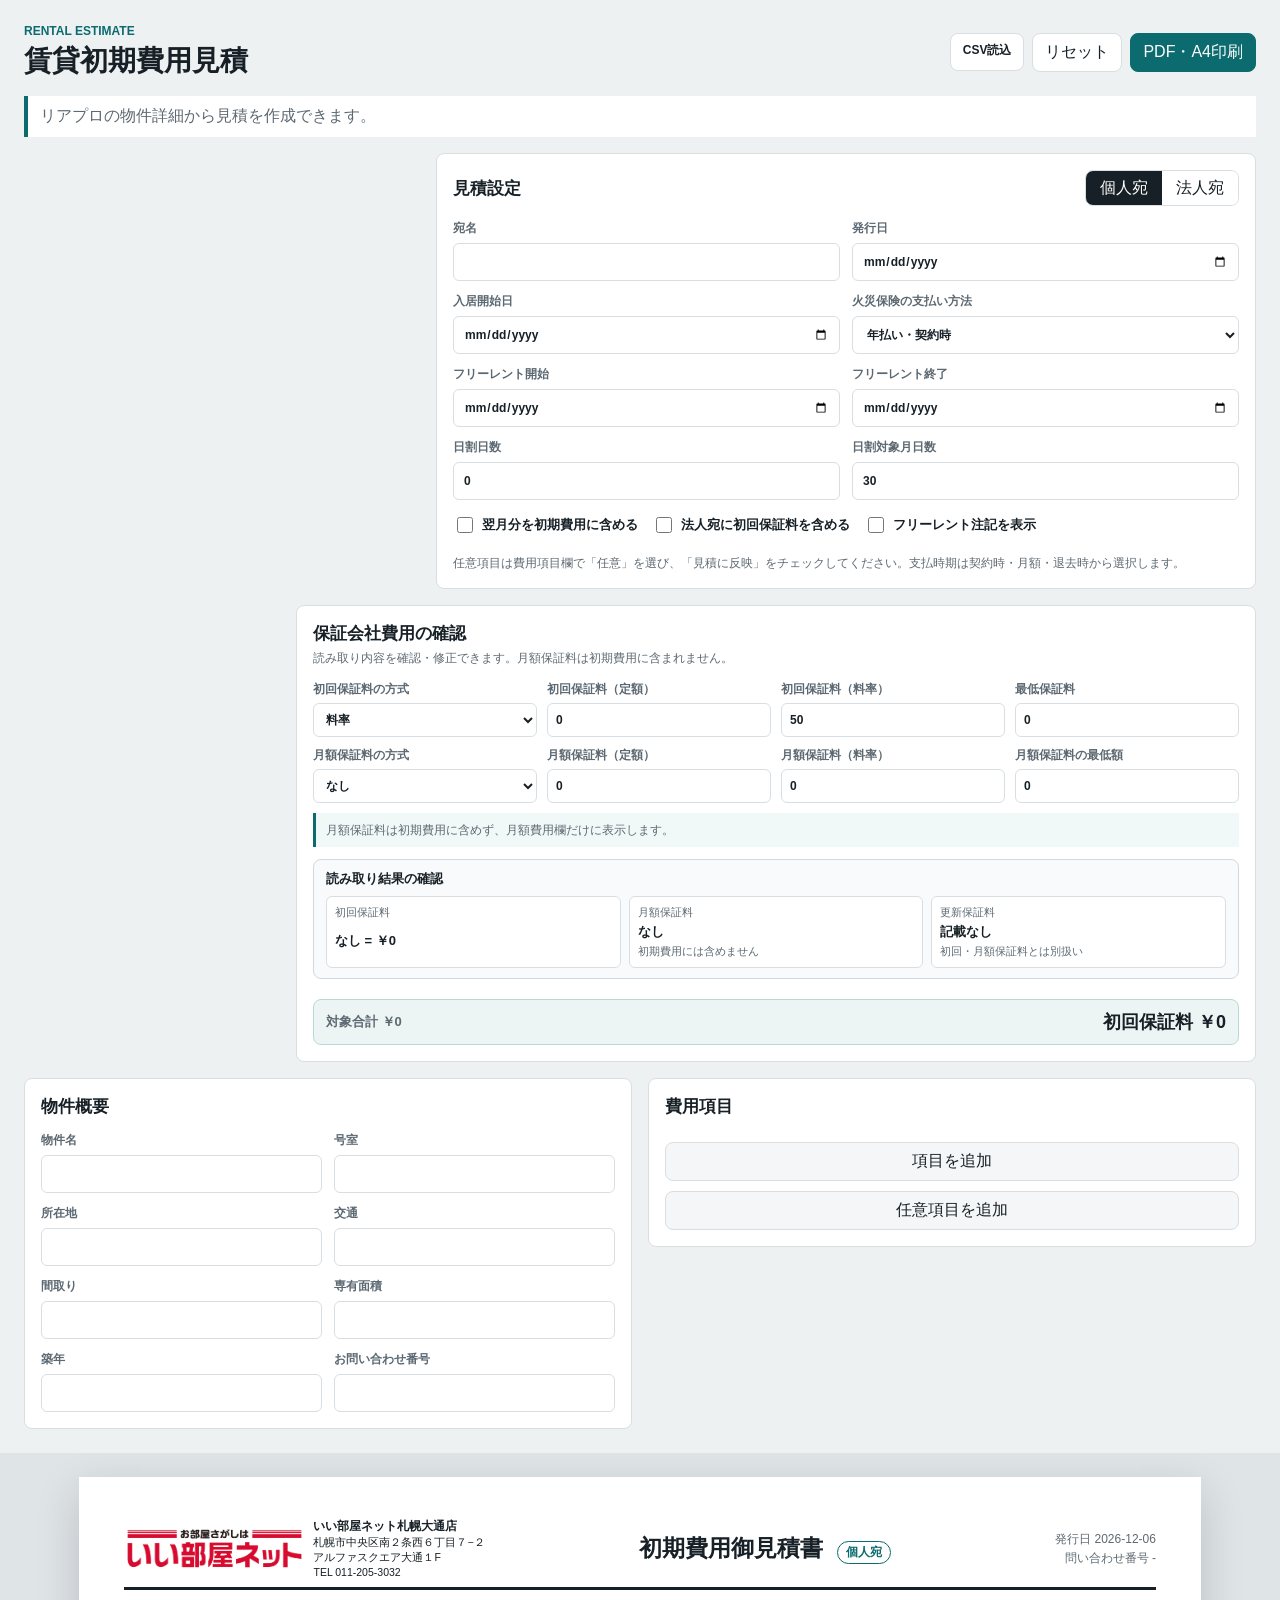
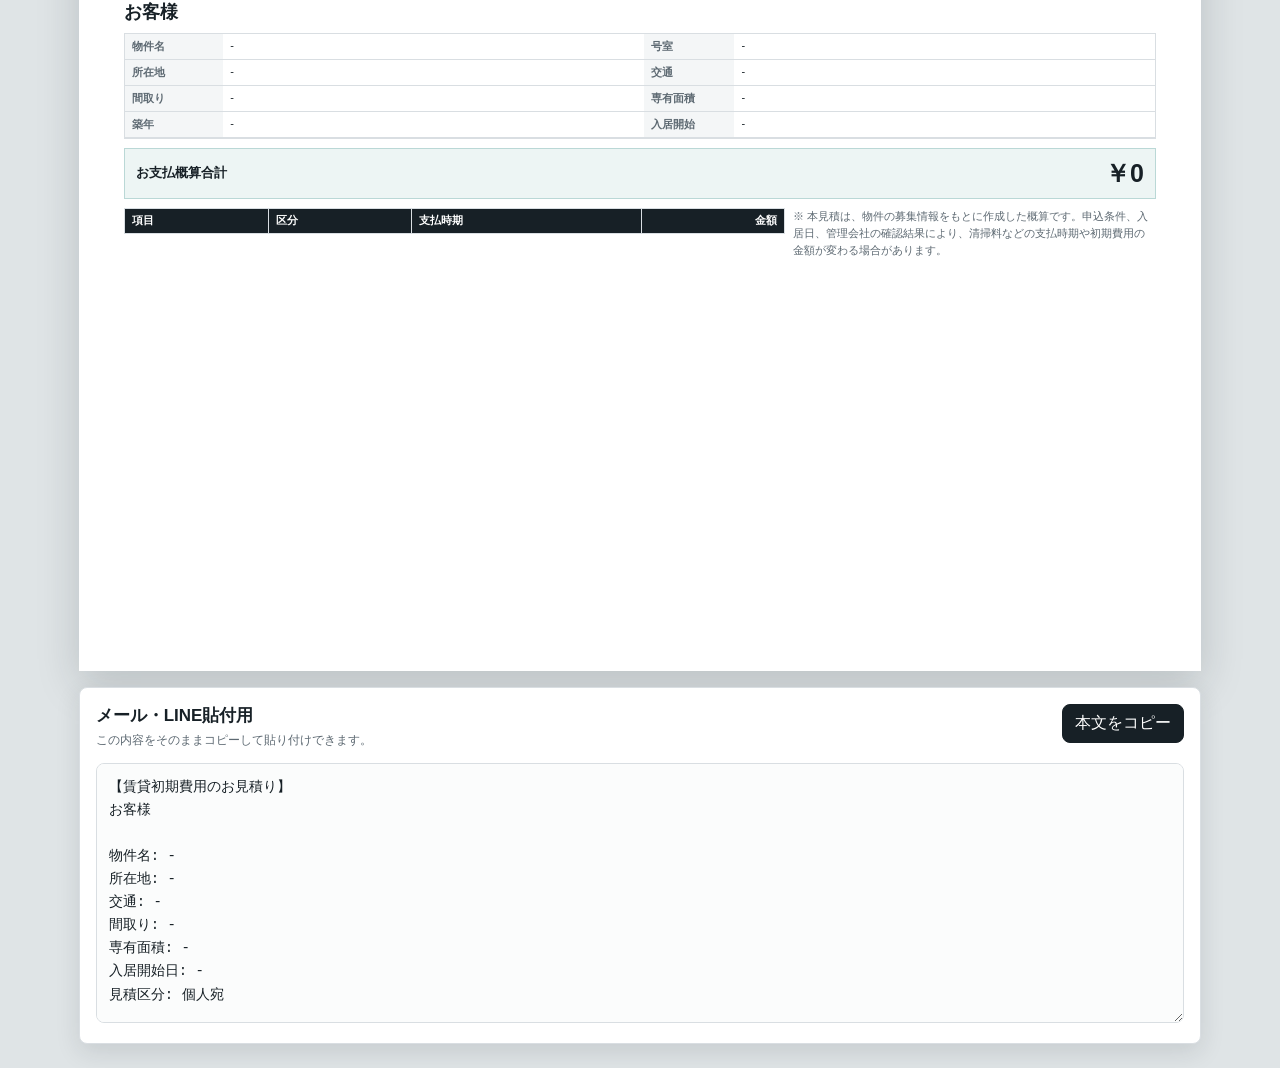
==== index.html @ 2487c7f9 "Correct guarantee fee calculation base" ====
<!doctype html>
<html lang="ja">
  <head>
    <meta charset="utf-8" />
    <meta name="viewport" content="width=device-width, initial-scale=1" />
    <title>賃貸初期費用見積</title>
    <meta name="theme-color" content="#0b6b6f" />
    <link rel="manifest" href="manifest.json" />
    <link rel="icon" href="icon.svg" type="image/svg+xml" />
    <link rel="stylesheet" href="styles.css?v=20260919-1" />
  </head>
  <body>
    <main class="app">
      <section class="workspace">
        <header class="topbar">
          <div>
            <p class="eyebrow">Rental Estimate</p>
            <h1>賃貸初期費用見積</h1>
          </div>
          <div class="actions">
            <label class="upload" hidden>
              <input id="pdfInput" type="file" accept="application/pdf" />
              PDF読込
            </label>
            <label class="upload">
              <input id="csvInput" type="file" accept=".csv,text/csv" />
              CSV読込
            </label>
            <button id="sampleButton" type="button" hidden>添付PDFの内容</button>
            <button id="resetButton" type="button">リセット</button>
            <button id="printButton" type="button">PDF・A4印刷</button>
          </div>
        </header>

        <section id="extensionUpdatePanel" class="extension-update-panel" hidden aria-live="polite">
          <div class="extension-update-copy">
            <strong>拡張機能の更新があります</strong>
            <p id="extensionUpdateMessage">最新版の拡張機能をダウンロードしてください。</p>
            <small id="extensionUpdateVersions"></small>
          </div>
          <div class="extension-update-actions">
            <a id="windowsUpdateDownload" class="download-button primary" href="リアプロ拡張機能_Windows更新セット.zip" download="リアプロ拡張機能_Windows更新セット.zip">Windows版をダウンロード</a>
            <a id="macUpdateDownload" class="download-button" href="リアプロ拡張機能_Mac更新セット.zip" download="リアプロ拡張機能_Mac更新セット.zip">Mac版をダウンロード</a>
            <button id="dismissExtensionUpdate" class="plain" type="button" aria-label="更新通知を閉じる">あとで</button>
          </div>
          <p class="extension-update-help">Windowsではダウンロードフォルダに保存されます。ZIPを展開して更新ファイルを実行し、Chromeの拡張機能画面で「再読み込み」を押してください。</p>
        </section>

        <div id="status" class="status">リアプロの物件詳細から見積を作成できます。</div>

        <section id="csvPanel" class="panel csv-panel" hidden>
          <div class="section-title">
            <h2>CSV補強データ</h2>
            <button id="applyCsvButton" type="button">選択したCSV備考で補強</button>
          </div>
          <div class="csv-controls">
            <label>物件検索<input id="csvSearch" placeholder="PDFと照合する物件名・号室で検索" /></label>
            <label>CSV内の物件<select id="csvSelect"></select></label>
          </div>
          <div id="csvPreview" class="csv-preview"></div>
        </section>

        <section class="panel review-panel">
          <div class="section-title">
            <h2>見積設定</h2>
            <div class="segment" role="tablist" aria-label="宛先区分">
              <button class="active" data-estimate-type="personal" type="button">個人宛</button>
              <button data-estimate-type="corporate" type="button">法人宛</button>
            </div>
          </div>

          <div class="form-grid">
            <label>宛名<input id="recipientName" value="お客様" /></label>
            <label>発行日<input id="issueDate" type="date" /></label>
            <label>入居開始日<input id="moveInDate" type="date" /></label>
            <label>火災保険の支払い方法
              <select id="insurancePaymentMode">
                <option value="annual">年払い・契約時</option>
                <option value="monthly">月払い</option>
              </select>
            </label>
            <label>フリーレント開始<input id="freeRentStart" type="date" /></label>
            <label>フリーレント終了<input id="freeRentEnd" type="date" /></label>
            <label>日割日数<input id="prorateDays" type="number" min="0" max="31" value="0" /></label>
            <label>日割対象月日数<input id="monthDays" type="number" min="28" max="31" value="30" /></label>
          </div>

          <div class="checks">
            <label><input id="includeNextMonth" type="checkbox" /> 翌月分を初期費用に含める</label>
            <label><input id="includeCorporateGuarantee" type="checkbox" /> 法人宛に初回保証料を含める</label>
            <label><input id="includeFreeRentNote" type="checkbox" checked /> フリーレント注記を表示</label>
            <p class="section-help">任意項目は費用項目欄で「任意」を選び、「見積に反映」をチェックしてください。支払時期は契約時・月額・退去時から選択します。</p>
          </div>
        </section>

        <section class="panel phase2-panel">
          <div class="section-title">
            <div>
              <h2>保証会社費用の確認</h2>
              <p class="section-help">読み取り内容を確認・修正できます。月額保証料は初期費用に含まれません。</p>
            </div>
          </div>
          <div id="guaranteePlanChooser" class="guarantee-plan-chooser" hidden>
            <label>利用する保証会社・プラン
              <select id="guaranteePlanSelect">
                <option value="">選択してください</option>
              </select>
            </label>
            <p>複数候補がある場合、選択するまで保証料は見積へ反映しません。</p>
          </div>
          <div class="guarantee-settings-grid">
            <label>初回保証料の方式
              <select id="guaranteeMode">
                <option value="percent">料率</option>
                <option value="fixed">定額</option>
                <option value="none">なし</option>
              </select>
            </label>
            <label>初回保証料（定額）<input id="guaranteeFixedAmount" type="number" min="0" step="1" value="0" /></label>
            <label>初回保証料（料率）<input id="guaranteeRate" type="number" min="0" step="0.1" value="50" /></label>
            <label>最低保証料<input id="guaranteeMinimum" type="number" min="0" step="1" value="0" /></label>
            <label>月額保証料の方式
              <select id="monthlyGuaranteeMode">
                <option value="percent">料率</option>
                <option value="fixed">定額</option>
                <option value="none">なし</option>
              </select>
            </label>
            <label>月額保証料（定額）<input id="monthlyGuaranteeFixed" type="number" min="0" step="1" value="0" /></label>
            <label>月額保証料（料率）<input id="monthlyGuaranteeRate" type="number" min="0" step="0.1" value="0" /></label>
            <label>月額保証料の最低額<input id="monthlyGuaranteeMinimum" type="number" min="0" step="1" value="0" /></label>
          </div>
          <div class="guarantee-note">月額保証料は初期費用に含めず、月額費用欄だけに表示します。</div>
          <div id="guaranteeTargets" class="target-list"></div>
        </section>

        <section class="two-col">
          <div class="panel">
            <div class="section-title"><h2>物件概要</h2></div>
            <div class="form-grid">
              <label>物件名<input id="propertyTitle" /></label>
              <label>号室<input id="room" /></label>
              <label>所在地<input id="address" /></label>
              <label>交通<input id="access" /></label>
              <label>間取り<input id="layout" /></label>
              <label>専有面積<input id="area" /></label>
              <label>築年<input id="built" /></label>
              <label>お問い合わせ番号<input id="inquiry" /></label>
            </div>
          </div>

          <div class="panel">
            <div class="section-title"><h2>費用項目</h2></div>
            <div id="timingNotice" class="timing-notice" hidden></div>
            <div id="feeEditor" class="fee-editor"></div>
            <button id="addFeeButton" class="plain" type="button">項目を追加</button>
            <button id="addOptionalFeeButton" class="plain" type="button">任意項目を追加</button>
          </div>
        </section>

        <section id="unknownRulesPanel" class="panel rules-panel phase2-panel" hidden>
          <div class="section-title">
            <div>
              <h2>未登録項目の確認</h2>
              <p class="section-help">リアプロから拾った未登録の費用項目です。分類を保存すると、このブラウザでは次回から同じ扱いになります。</p>
            </div>
            <div class="rule-actions">
              <button id="exportRulesButton" type="button">追加ルールを書き出し</button>
              <label class="upload small-upload">
                <input id="importRulesInput" type="file" accept="application/json,.json" />
                追加ルールを読み込み
              </label>
            </div>
          </div>
          <div id="unknownRulesList" class="unknown-rules-list"></div>
          <div id="savedRulesSummary" class="saved-rules-summary"></div>
        </section>
      </section>

      <aside class="preview-wrap">
        <div id="estimate" class="a4"></div>
        <section class="share-panel">
          <div class="section-title">
            <div>
              <h2>メール・LINE貼付用</h2>
              <p class="section-help">この内容をそのままコピーして貼り付けできます。</p>
            </div>
            <button id="copyTextButton" type="button">本文をコピー</button>
          </div>
          <textarea id="shareText" readonly aria-label="メール・LINE貼付用テキスト"></textarea>
        </section>
      </aside>
    </main>

    <script src="app.js?v=20260922-1"></script>
    <script src="app-patch.js?v=20260726-2"></script>
  </body>
</html>
---- styles.css ----
:root {
  --ink: #172026;
  --muted: #5d6972;
  --line: #d9dee2;
  --soft: #f4f6f7;
  --paper: #ffffff;
  --accent: #0b6b6f;
  --accent-2: #a8432f;
  --focus: #f3c969;
}

* {
  box-sizing: border-box;
}

[hidden] {
  display: none !important;
}

body {
  margin: 0;
  color: var(--ink);
  background: #eef1f2;
  font-family: -apple-system, BlinkMacSystemFont, "Segoe UI", sans-serif;
}

button,
input,
select {
  font: inherit;
}

.app {
  display: block;
  min-height: 100vh;
}

.workspace {
  padding: 24px;
  max-width: 1280px;
  margin: 0 auto;
}

.topbar,
.section-title,
.actions,
.checks,
.estimate-head,
.estimate-total {
  display: flex;
  align-items: center;
}

.topbar {
  justify-content: space-between;
  gap: 16px;
  margin-bottom: 16px;
}

.eyebrow {
  margin: 0 0 4px;
  color: var(--accent);
  font-size: 12px;
  font-weight: 700;
  letter-spacing: 0;
  text-transform: uppercase;
}

h1,
h2,
p {
  margin: 0;
}

h1 {
  font-size: 28px;
}

h2 {
  font-size: 17px;
}

.actions {
  gap: 8px;
  flex-wrap: wrap;
  justify-content: flex-end;
}

button,
.upload {
  min-height: 38px;
  border: 1px solid var(--line);
  border-radius: 8px;
  background: var(--paper);
  color: var(--ink);
  padding: 8px 12px;
  cursor: pointer;
}

button:hover,
.upload:hover {
  border-color: var(--accent);
}

.upload input {
  display: none;
}

#printButton {
  background: var(--accent);
  border-color: var(--accent);
  color: #fff;
}

.status {
  min-height: 38px;
  margin-bottom: 16px;
  border-left: 4px solid var(--accent);
  background: #fff;
  padding: 10px 12px;
  color: var(--muted);
}

.extension-update-panel {
  display: grid;
  grid-template-columns: minmax(0, 1fr) auto;
  gap: 10px 16px;
  align-items: center;
  margin-bottom: 16px;
  border: 1px solid #d69b2d;
  border-left: 5px solid #c98218;
  border-radius: 8px;
  background: #fff8e5;
  padding: 14px 16px;
  color: #53390e;
}

.extension-update-panel[hidden] {
  display: none;
}

.extension-update-copy {
  display: grid;
  gap: 4px;
  min-width: 0;
}

.extension-update-copy strong {
  font-size: 16px;
}

.extension-update-copy p,
.extension-update-copy small,
.extension-update-help {
  line-height: 1.5;
}

.extension-update-copy p {
  font-size: 13px;
}

.extension-update-copy small {
  color: #725522;
  font-size: 12px;
}

.extension-update-actions {
  display: flex;
  flex-wrap: wrap;
  gap: 8px;
  justify-content: flex-end;
}

.download-button {
  display: inline-flex;
  align-items: center;
  justify-content: center;
  min-height: 38px;
  border: 1px solid #c98b22;
  border-radius: 8px;
  background: #fff;
  padding: 8px 12px;
  color: #53390e;
  font-size: 13px;
  font-weight: 800;
  text-decoration: none;
}

.download-button.primary {
  border-color: #0b6b6f;
  background: #0b6b6f;
  color: #fff;
}

.extension-update-help {
  grid-column: 1 / -1;
  margin: 0;
  color: #725522;
  font-size: 12px;
}

.panel {
  background: var(--paper);
  border: 1px solid var(--line);
  border-radius: 8px;
  padding: 16px;
  margin-bottom: 16px;
}

.review-panel {
  width: min(100%, 820px);
  margin-left: auto;
}

.phase2-panel {
  width: min(100%, 960px);
  margin-left: auto;
}

.guarantee-plan-chooser {
  display: grid;
  grid-template-columns: minmax(260px, 1fr) minmax(220px, 1fr);
  gap: 12px;
  align-items: end;
  margin: 12px 0;
  padding: 12px;
  border: 1px solid var(--line);
  border-left: 4px solid var(--accent);
  border-radius: 6px;
  background: #f1f8f8;
}

.guarantee-plan-chooser[hidden] {
  display: none;
}

.guarantee-plan-chooser.needs-selection {
  border-color: #d69b2d;
  border-left-color: #c98218;
  background: #fff8e5;
}

.guarantee-plan-chooser label {
  display: grid;
  gap: 5px;
  color: var(--ink);
  font-size: 13px;
  font-weight: 800;
}

.guarantee-plan-chooser select {
  min-height: 38px;
  border: 1px solid var(--line);
  border-radius: 6px;
  padding: 7px 9px;
  background: #fff;
}

.guarantee-plan-chooser p {
  margin: 0;
  color: var(--muted);
  font-size: 12px;
  line-height: 1.5;
}

.guarantee-settings-grid {
  display: grid;
  grid-template-columns: repeat(4, minmax(0, 1fr));
  gap: 10px;
  margin-top: 12px;
}

.guarantee-settings-grid label {
  display: grid;
  gap: 5px;
  color: var(--muted);
  font-size: 12px;
  font-weight: 700;
}

.guarantee-settings-grid input,
.guarantee-settings-grid select {
  min-width: 0;
  min-height: 34px;
  border: 1px solid var(--line);
  border-radius: 6px;
  padding: 6px 8px;
  color: var(--ink);
  background: #fff;
}

.guarantee-note,
.optional-monthly-note {
  margin-top: 10px;
  padding: 8px 10px;
  border-left: 3px solid var(--accent);
  background: #f1f8f8;
  color: var(--muted);
  font-size: 12px;
  line-height: 1.5;
}

.guarantee-review {
  display: grid;
  gap: 8px;
  margin: 12px 0;
  padding: 10px 12px;
  border: 1px solid #cfd9e2;
  border-radius: 8px;
  background: #f8fafc;
}

.guarantee-review-title {
  color: var(--ink);
  font-size: 13px;
  font-weight: 800;
}

.guarantee-review-grid {
  display: grid;
  grid-template-columns: repeat(3, minmax(0, 1fr));
  gap: 8px;
}

.guarantee-review-grid > div {
  display: grid;
  gap: 3px;
  min-width: 0;
  padding: 8px;
  border: 1px solid var(--line);
  border-radius: 6px;
  background: #fff;
}

.guarantee-review-grid span,
.guarantee-review-grid small {
  color: var(--muted);
  font-size: 11px;
}

.guarantee-review-grid strong {
  color: var(--ink);
  font-size: 13px;
  overflow-wrap: anywhere;
}

.guarantee-review-warnings {
  padding: 8px 10px;
  border-left: 3px solid #c98218;
  background: #fff8e5;
  color: #6f4b12;
  font-size: 12px;
  line-height: 1.5;
}

.guarantee-source {
  color: var(--muted);
  font-size: 11px;
}

.guarantee-source summary {
  cursor: pointer;
  color: var(--accent);
  font-weight: 700;
}

.guarantee-source div {
  margin-top: 6px;
  padding: 8px;
  border: 1px solid var(--line);
  background: #fff;
  line-height: 1.5;
  white-space: pre-wrap;
  overflow-wrap: anywhere;
}

.section-title {
  justify-content: space-between;
  gap: 12px;
  margin-bottom: 14px;
}

.section-help {
  margin-top: 4px;
  color: var(--muted);
  font-size: 12px;
  line-height: 1.5;
}

.rule-actions {
  display: flex;
  flex-wrap: wrap;
  gap: 8px;
  justify-content: flex-end;
}

.small-upload {
  min-height: 34px;
  padding: 6px 10px;
  font-size: 13px;
}

.rules-panel {
  border-color: #c9d8d6;
}

.unknown-rules-list {
  display: grid;
  gap: 10px;
}

.unknown-rule-row {
  display: grid;
  grid-template-columns: minmax(180px, 1fr) minmax(150px, 0.8fr) minmax(120px, 0.6fr) auto;
  gap: 10px;
  align-items: end;
  border: 1px solid var(--line);
  border-radius: 8px;
  padding: 10px;
}

.unknown-rule-main {
  display: grid;
  gap: 4px;
}

.unknown-rule-main strong {
  font-size: 14px;
}

.unknown-rule-main span,
.saved-rules-summary {
  color: var(--muted);
  font-size: 12px;
  line-height: 1.5;
}

.unknown-rule-buttons {
  display: flex;
  gap: 6px;
}

.unknown-rule-buttons button {
  min-height: 34px;
  padding: 6px 10px;
  white-space: nowrap;
}

.saved-rules-summary {
  display: flex;
  flex-wrap: wrap;
  gap: 6px;
  margin-top: 10px;
}

.saved-rules-summary span {
  border: 1px solid var(--line);
  border-radius: 999px;
  padding: 2px 8px;
  background: var(--soft);
}

.segment {
  display: grid;
  grid-template-columns: 1fr 1fr;
  border: 1px solid var(--line);
  border-radius: 8px;
  overflow: hidden;
}

.segment button {
  min-height: 34px;
  border: 0;
  border-radius: 0;
  padding: 6px 14px;
}

.segment button.active {
  background: var(--ink);
  color: #fff;
}

.form-grid {
  display: grid;
  grid-template-columns: repeat(2, minmax(0, 1fr));
  gap: 12px;
}

label {
  display: grid;
  gap: 6px;
  color: var(--muted);
  font-size: 12px;
  font-weight: 700;
}

input {
  width: 100%;
  min-height: 38px;
  border: 1px solid var(--line);
  border-radius: 6px;
  padding: 8px 10px;
  color: var(--ink);
  background: #fff;
}

select {
  width: 100%;
  min-height: 38px;
  border: 1px solid var(--line);
  border-radius: 6px;
  padding: 8px 10px;
  color: var(--ink);
  background: #fff;
}

input:focus {
  border-color: var(--accent);
  outline: 3px solid color-mix(in srgb, var(--focus), transparent 55%);
}

input.input-warning {
  border-color: #d43f3a;
  background: #fff5f5;
}

select:focus {
  border-color: var(--accent);
  outline: 3px solid color-mix(in srgb, var(--focus), transparent 55%);
}

.checks {
  gap: 14px;
  flex-wrap: wrap;
  margin-top: 14px;
}

.checks label {
  display: flex;
  align-items: center;
  gap: 6px;
  color: var(--ink);
  font-size: 13px;
  font-weight: 600;
}

.checks input {
  width: 16px;
  min-height: 16px;
}

.rate-field {
  grid-template-columns: auto 96px;
  align-items: center;
  color: var(--ink);
}

.rate-field input {
  min-height: 34px;
}

.csv-controls {
  display: grid;
  grid-template-columns: minmax(220px, 0.65fr) minmax(320px, 1fr);
  gap: 12px;
}

.csv-preview {
  margin-top: 12px;
  border: 1px solid var(--line);
  border-radius: 8px;
  background: var(--soft);
  padding: 10px 12px;
  color: var(--muted);
  font-size: 13px;
  line-height: 1.6;
}

.target-list {
  display: grid;
  gap: 8px;
}

.target-summary,
.target-row {
  display: grid;
  grid-template-columns: 1fr auto;
  align-items: center;
  gap: 12px;
}

.target-summary {
  border: 1px solid #bad8d6;
  background: #edf5f4;
  padding: 10px 12px;
  border-radius: 8px;
}

.target-summary span {
  color: var(--muted);
  font-size: 13px;
  font-weight: 700;
}

.target-summary strong {
  font-size: 18px;
}

.target-row {
  grid-template-columns: 18px minmax(0, 1fr) auto;
  min-height: 38px;
  border: 1px solid var(--line);
  border-radius: 8px;
  padding: 8px 10px;
  color: var(--ink);
  font-size: 13px;
  font-weight: 600;
}

.target-row input {
  width: 16px;
  min-height: 16px;
}

.target-row strong {
  white-space: nowrap;
}

.two-col {
  display: grid;
  grid-template-columns: minmax(0, 1fr) minmax(0, 1fr);
  gap: 16px;
}

.two-col .panel {
  margin-bottom: 0;
}

.two-col > .panel:last-child {
  position: sticky;
  top: 16px;
  align-self: start;
}

.fee-editor {
  display: grid;
  gap: 8px;
}

.timing-notice {
  margin-bottom: 10px;
  border: 1px solid #e5bf5e;
  border-left: 4px solid #c98218;
  border-radius: 8px;
  background: #fff8e5;
  color: #6f4b12;
  padding: 10px 12px;
  font-size: 13px;
  font-weight: 700;
}

.fee-row {
  display: grid;
  grid-template-columns: minmax(120px, 1.2fr) 88px 94px 84px minmax(90px, auto) 34px;
  gap: 8px;
  align-items: end;
}

.optional-check {
  display: flex;
  align-items: center;
  gap: 4px;
  min-height: 34px;
  color: var(--muted);
  font-size: 11px;
  white-space: nowrap;
}

.fee-row input,
.fee-row select {
  min-height: 34px;
  border: 1px solid var(--line);
  border-radius: 6px;
  padding: 6px 8px;
}

.fee-row input[readonly] {
  background: var(--soft);
  color: var(--muted);
}

.fee-row.needs-timing input,
.fee-row.needs-timing select {
  border-color: #d69b2d;
  background: #fffaf0;
}

.fee-row button {
  min-height: 34px;
  padding: 4px 0;
}

.plain {
  width: 100%;
  margin-top: 10px;
  background: var(--soft);
}

.preview-wrap {
  position: static;
  height: auto;
  overflow: auto;
  padding: 24px;
  background: #dfe4e6;
}

.share-panel {
  width: 297mm;
  margin: 16px auto 0;
  border: 1px solid var(--line);
  border-radius: 8px;
  background: var(--paper);
  padding: 16px;
  box-shadow: 0 8px 24px rgba(23, 32, 38, 0.12);
}

.share-panel .section-title {
  align-items: flex-start;
}

#copyTextButton {
  background: var(--ink);
  border-color: var(--ink);
  color: #fff;
  white-space: nowrap;
}

#shareText {
  width: 100%;
  min-height: 260px;
  resize: vertical;
  border: 1px solid var(--line);
  border-radius: 8px;
  padding: 12px;
  color: var(--ink);
  background: #fbfcfc;
  font: 14px/1.65 ui-monospace, SFMono-Regular, Menlo, Consolas, "Liberation Mono", monospace;
}

.a4 {
  width: 297mm;
  min-height: 210mm;
  margin: 0 auto;
  background: var(--paper);
  box-shadow: 0 14px 40px rgba(23, 32, 38, 0.18);
  padding: 11mm 12mm;
}

.estimate-head {
  justify-content: space-between;
  gap: 16px;
  border-bottom: 3px solid var(--ink);
  padding-bottom: 8px;
}

.estimate-head h2 {
  flex: 1;
  text-align: center;
  font-size: 23px;
  white-space: nowrap;
}

.brand-block {
  display: grid;
  grid-template-columns: 48mm 1fr;
  align-items: center;
  gap: 8px;
  min-width: 108mm;
}

.store-logo {
  width: 48mm;
  height: auto;
  display: block;
}

.store-info {
  display: grid;
  gap: 2px;
  color: var(--ink);
  font-size: 10.5px;
  line-height: 1.25;
}

.store-info strong {
  font-size: 12px;
}

.meta {
  min-width: 42mm;
  text-align: right;
  color: var(--muted);
  font-size: 12px;
  line-height: 1.6;
}

.recipient {
  margin: 10px 0 9px;
  font-size: 18px;
  font-weight: 700;
}

.quote-kind {
  display: inline-block;
  margin-left: 8px;
  border: 1px solid var(--accent);
  color: var(--accent);
  border-radius: 999px;
  padding: 2px 8px;
  font-size: 12px;
}

.property-box {
  border: 1px solid var(--line);
  margin-bottom: 9px;
}

.property-box dl {
  display: grid;
  grid-template-columns: 26mm 1fr 24mm 1fr;
  margin: 0;
}

.property-box dt,
.property-box dd {
  border-bottom: 1px solid var(--line);
  padding: 5px 7px;
  font-size: 11px;
}

.property-box dt {
  background: var(--soft);
  color: var(--muted);
  font-weight: 700;
}

.property-box dd {
  margin: 0;
}

.estimate-total {
  justify-content: space-between;
  margin: 9px 0;
  padding: 8px 11px;
  background: #edf5f4;
  border: 1px solid #bad8d6;
}

.estimate-total span {
  font-size: 13px;
  font-weight: 700;
}

.estimate-total strong {
  font-size: 25px;
}

table {
  width: 100%;
  border-collapse: collapse;
  font-size: 10.5px;
}

.estimate-body {
  display: grid;
  grid-template-columns: minmax(0, 1.55fr) minmax(76mm, 0.85fr);
  gap: 8px;
  align-items: start;
}

.main-costs,
.side-costs {
  min-width: 0;
}

.split-costs {
  display: grid;
  grid-template-columns: repeat(2, minmax(0, 1fr));
  gap: 8px;
  align-items: start;
}

.split-notes {
  grid-column: 1 / -1;
}

th,
td {
  border: 1px solid var(--line);
  padding: 5px 7px;
}

th {
  background: var(--ink);
  color: #fff;
  text-align: left;
}

td.amount,
th.amount {
  text-align: right;
  white-space: nowrap;
}

.cost-group-row th,
.cost-group-row td {
  background: #eaf1f0;
  color: var(--ink);
  border-top: 2px solid var(--accent);
  font-weight: 700;
}

.cost-group-row th {
  font-size: 11px;
}

.cost-group-row .amount {
  font-size: 10px;
}

.moveout-row td {
  color: var(--muted);
  background: #fafafa;
}

.choice-row td {
  background: #fff8e5;
}

.summary-box {
  margin-top: 0;
  margin-bottom: 8px;
  border: 1px solid var(--line);
}

.summary-head {
  display: flex;
  justify-content: space-between;
  align-items: center;
  gap: 12px;
  background: #fafafa;
  border-bottom: 1px solid var(--line);
  padding: 7px 9px;
}

.summary-head span {
  color: var(--muted);
  font-size: 12px;
  font-weight: 700;
}

.summary-head strong {
  font-size: 17px;
}

.remarks-box .summary-head {
  background: #fff8e5;
}

.remark-list {
  display: grid;
  gap: 5px;
  margin: 0;
  padding: 8px 9px;
  list-style: none;
  color: var(--muted);
  font-size: 10.5px;
  line-height: 1.35;
}

.remark-list li {
  display: grid;
  grid-template-columns: minmax(0, 1fr) auto;
  gap: 2px 8px;
  border-bottom: 1px dotted var(--line);
  padding-bottom: 4px;
}

.remark-list li:last-child {
  border-bottom: 0;
  padding-bottom: 0;
}

.remark-list strong {
  color: var(--ink);
  white-space: nowrap;
}

.remark-list small {
  grid-column: 1 / -1;
  color: var(--muted);
}

.monthly-box table th {
  background: var(--accent);
}

.moveout-box table th {
  background: #6a737a;
}

.notes {
  margin-top: 0;
  color: var(--muted);
  font-size: 10.5px;
  line-height: 1.6;
}

.notes strong {
  color: var(--accent-2);
}

@media (max-width: 1180px) {
  .two-col {
    grid-template-columns: 1fr;
  }
}

@media (max-width: 760px) {
  .extension-update-panel {
    grid-template-columns: 1fr;
  }

  .extension-update-actions {
    justify-content: stretch;
  }

  .extension-update-actions > * {
    flex: 1 1 180px;
  }
  .workspace,
  .preview-wrap {
    padding: 14px;
  }

  .topbar,
  .section-title {
    align-items: flex-start;
    flex-direction: column;
  }

  .review-panel {
    width: 100%;
  }

  .two-col > .panel:last-child {
    position: static;
  }

  .guarantee-settings-grid {
    grid-template-columns: repeat(2, minmax(0, 1fr));
  }

  .guarantee-plan-chooser {
    grid-template-columns: 1fr;
  }

  .guarantee-review-grid {
    grid-template-columns: 1fr;
  }

  .fee-row {
    grid-template-columns: minmax(0, 1fr) minmax(0, 1fr);
  }

  .fee-row > * {
    min-width: 0;
  }

  .fee-row > input:first-child {
    grid-column: 1 / -1;
  }

  .fee-row input,
  .fee-row select {
    width: 100%;
  }

  .fee-row .optional-check {
    white-space: normal;
  }

  .fee-row .optional-check input {
    width: auto;
    min-height: auto;
    padding: 0;
  }

  .fee-row button {
    grid-column: 2;
    width: 34px;
    justify-self: end;
  }

  .form-grid {
    grid-template-columns: 1fr;
  }

  .csv-controls {
    grid-template-columns: 1fr;
  }

  .unknown-rule-row {
    grid-template-columns: 1fr;
  }

  .a4 {
    width: 100%;
    min-height: auto;
    padding: 20px;
  }

  .share-panel {
    width: 100%;
  }

  .estimate-body {
    grid-template-columns: 1fr;
  }

  .split-costs {
    grid-template-columns: 1fr;
  }

  .estimate-head {
    align-items: flex-start;
    flex-direction: column;
  }

  .estimate-head h2 {
    text-align: left;
  }

  .brand-block {
    grid-template-columns: 150px 1fr;
    min-width: 0;
  }

  .store-logo {
    width: 150px;
  }
}

@media print {
  @page {
    size: A4 landscape;
    margin: 0;
  }

  body {
    background: #fff;
  }

  .workspace {
    display: none;
  }

  .app {
    display: block;
  }

  .preview-wrap {
    display: block;
    height: auto;
    overflow: visible;
    padding: 0;
    background: #fff;
  }

  .share-panel {
    display: none;
  }

  .a4 {
    width: 297mm;
    min-height: 210mm;
    height: auto;
    overflow: visible;
    box-shadow: none;
    margin: 0;
    padding: 8mm 9mm;
    font-size: 10.5px;
  }

  .estimate-head {
    display: grid;
    grid-template-columns: 82mm minmax(0, 1fr) 34mm;
    align-items: center;
    gap: 9px;
    padding-bottom: 5px;
    border-bottom-width: 2px;
  }

  .estimate-head h2 {
    font-size: 21px;
    text-align: center;
  }

  .brand-block {
    grid-template-columns: 34mm 1fr;
    gap: 5px;
    min-width: 86mm;
  }

  .store-logo {
    width: 34mm;
  }

  .store-info {
    gap: 1px;
    font-size: 8.8px;
    line-height: 1.25;
  }

  .store-info strong {
    font-size: 10px;
  }

  .meta {
    min-width: 32mm;
    font-size: 9.8px;
    line-height: 1.45;
  }

  .recipient {
    margin: 6px 0;
    font-size: 15px;
  }

  .quote-kind {
    padding: 1px 5px;
    font-size: 9px;
  }

  .property-box {
    margin-bottom: 5px;
  }

  .property-box dl {
    grid-template-columns: 21mm 1fr 20mm 1fr;
  }

  .property-box dt,
  .property-box dd {
    padding: 3.5px 4.5px;
    font-size: 10.2px;
    line-height: 1.25;
  }

  .estimate-total {
    margin: 6px 0;
    padding: 5px 8px;
  }

  .estimate-total span {
    font-size: 11.5px;
  }

  .estimate-total strong {
    font-size: 22px;
  }

  .estimate-body {
    grid-template-columns: minmax(0, 1.62fr) minmax(67mm, 0.82fr);
    gap: 5px;
  }

  table {
    font-size: 10.4px;
    line-height: 1.28;
  }

  th,
  td {
    padding: 3.4px 4.5px;
  }

  .cost-group-row th,
  .cost-group-row td {
    padding: 3.4px 4.5px;
  }

  .summary-box {
    margin-bottom: 4px;
  }

  .summary-head {
    padding: 4px 6px;
  }

  .summary-head span {
    font-size: 9.5px;
  }

  .summary-head strong {
    font-size: 13px;
  }

  .notes {
    font-size: 9.4px;
    line-height: 1.38;
  }

  .notes p + p {
    margin-top: 2px;
  }

  .a4.compact-print {
    padding: 5mm 7mm;
  }

  .a4.compact-print .estimate-head {
    grid-template-columns: 76mm minmax(0, 1fr) 32mm;
    gap: 6px;
    padding-bottom: 3px;
  }

  .a4.compact-print .estimate-body {
    grid-template-columns: minmax(0, 2.2fr) minmax(62mm, 0.8fr);
  }

  .a4.compact-print .split-costs {
    grid-template-columns: repeat(2, minmax(0, 1fr));
    gap: 4px;
  }

  .a4.compact-print .estimate-head h2 {
    font-size: 18px;
  }

  .a4.compact-print .brand-block {
    grid-template-columns: 28mm 1fr;
    gap: 4px;
    min-width: 0;
  }

  .a4.compact-print .store-logo {
    width: 28mm;
  }

  .a4.compact-print .store-info {
    font-size: 8.2px;
    line-height: 1.18;
  }

  .a4.compact-print .store-info strong {
    font-size: 9.2px;
  }

  .a4.compact-print .meta {
    min-width: 0;
    font-size: 9px;
    line-height: 1.3;
  }

  .a4.compact-print .recipient {
    margin: 3px 0;
    font-size: 14px;
  }

  .a4.compact-print .property-box dt,
  .a4.compact-print .property-box dd {
    padding: 2.5px 3.5px;
    font-size: 9.2px;
  }

  .a4.compact-print .estimate-total {
    margin: 3px 0;
    padding: 3px 7px;
  }

  .a4.compact-print .estimate-total strong {
    font-size: 20px;
  }

  .a4.compact-print table {
    font-size: 9.6px;
    line-height: 1.22;
  }

  .a4.compact-print th,
  .a4.compact-print td {
    padding: 2.5px 3px;
  }

  .a4.compact-print .cost-group-row th,
  .a4.compact-print .cost-group-row td {
    padding: 2.5px 3px;
    font-size: 9.6px;
  }

  .a4.compact-print .notes {
    font-size: 8.8px;
    line-height: 1.32;
  }
}
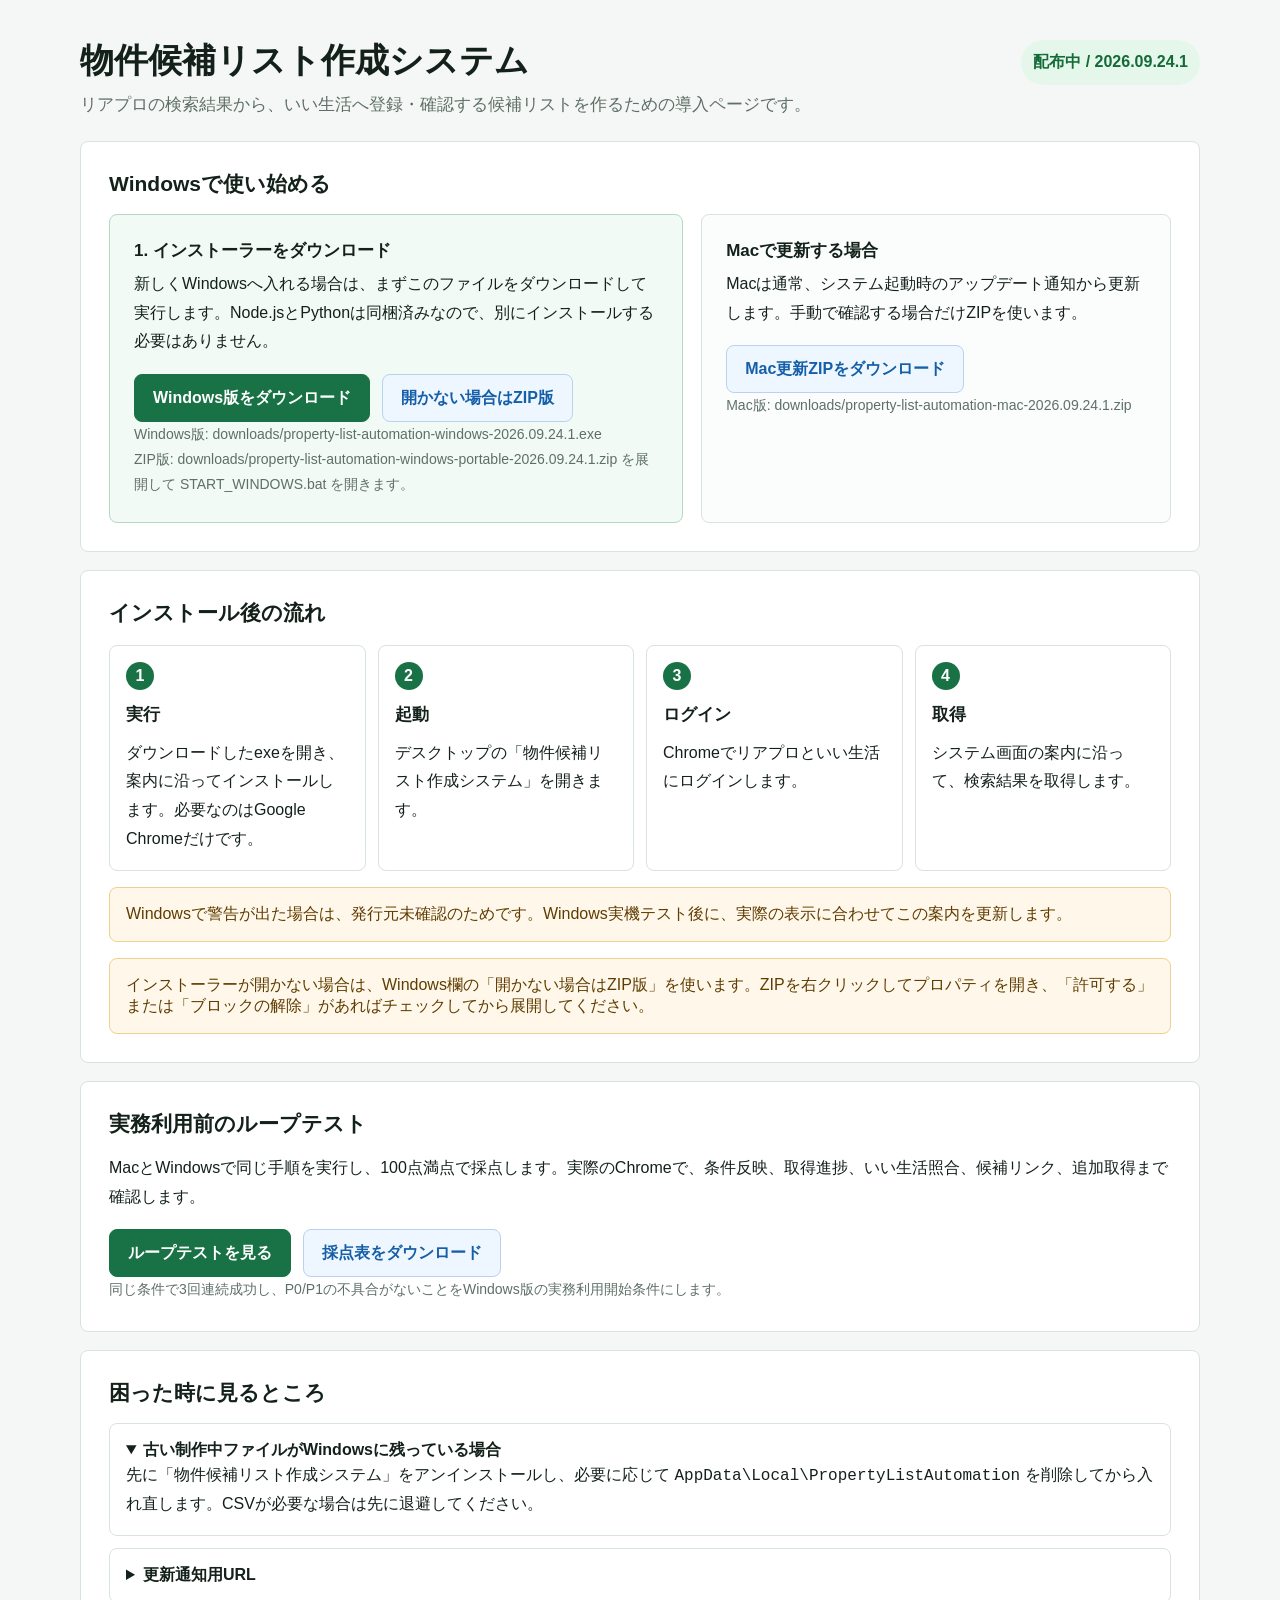
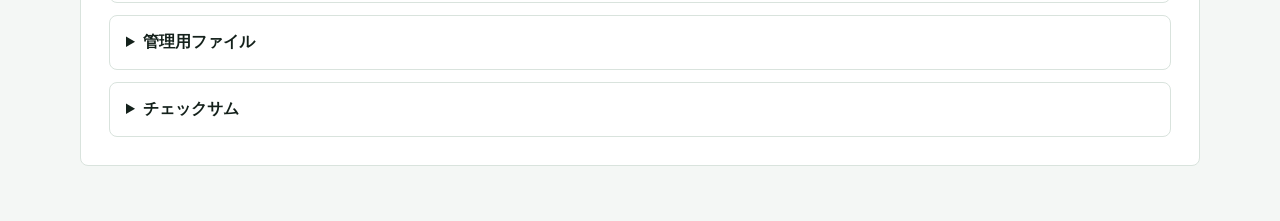
==== commit b889cef8: "Publish PropertyListAutomation 2026.09.24.1" ====
--- a/index.html
+++ b/index.html
@@ -1,198 +1,128 @@
 <!doctype html>
 <html lang="ja">
-  <head>
-    <meta charset="utf-8" />
-    <meta name="viewport" content="width=device-width, initial-scale=1" />
-    <title>賃貸初期費用見積</title>
-    <meta name="theme-color" content="#0b6b6f" />
-    <link rel="manifest" href="manifest.json" />
-    <link rel="icon" href="icon.svg" type="image/svg+xml" />
-    <link rel="stylesheet" href="styles.css?v=20260919-1" />
-  </head>
-  <body>
-    <main class="app">
-      <section class="workspace">
-        <header class="topbar">
-          <div>
-            <p class="eyebrow">Rental Estimate</p>
-            <h1>賃貸初期費用見積</h1>
+<head>
+  <meta charset="utf-8">
+  <meta name="viewport" content="width=device-width, initial-scale=1">
+  <title>物件候補リスト作成システム 配布ページ</title>
+  <style>
+    :root { color-scheme: light; --ink: #14211b; --muted: #5f6f67; --line: #d9e3dd; --green: #197245; --blue: #155ea8; --amber: #9b6200; --panel: #ffffff; --wash: #f4f7f5; }
+    * { box-sizing: border-box; }
+    body { margin: 0; font-family: -apple-system, BlinkMacSystemFont, "Segoe UI", sans-serif; color: var(--ink); background: var(--wash); }
+    main { width: min(1120px, calc(100% - 48px)); margin: 0 auto; padding: 40px 0 56px; }
+    header { display: grid; grid-template-columns: 1fr auto; gap: 24px; align-items: start; margin-bottom: 20px; }
+    section { background: var(--panel); border: 1px solid var(--line); border-radius: 8px; padding: 28px; margin-top: 18px; }
+    h1 { font-size: 34px; line-height: 1.18; margin: 0 0 10px; letter-spacing: 0; }
+    h2 { font-size: 21px; margin: 0 0 16px; letter-spacing: 0; }
+    h3 { font-size: 17px; margin: 0 0 8px; letter-spacing: 0; }
+    p, li { line-height: 1.8; }
+    p { margin: 0; }
+    .lead { color: var(--muted); font-size: 17px; }
+    .status { display: inline-flex; align-items: center; gap: 8px; padding: 8px 12px; border-radius: 999px; font-weight: 700; background: #e5f7eb; color: #146b38; white-space: nowrap; }
+    .download-grid { display: grid; grid-template-columns: minmax(0, 1.1fr) minmax(320px, .9fr); gap: 18px; align-items: stretch; }
+    .download-panel { border: 1px solid var(--line); border-radius: 8px; padding: 24px; background: #fbfdfc; }
+    .primary-panel { border-color: #b7d8c5; background: #f1faf5; }
+    .button-row { display: flex; gap: 12px; flex-wrap: wrap; margin-top: 18px; }
+    .button { display: inline-flex; align-items: center; justify-content: center; min-height: 48px; padding: 12px 18px; border-radius: 8px; border: 1px solid currentColor; text-decoration: none; font-weight: 800; line-height: 1.3; }
+    .button.primary { background: var(--green); border-color: var(--green); color: #fff; }
+    .button.secondary { color: var(--blue); background: #eef6ff; border-color: #b8d2ef; }
+    .steps { display: grid; grid-template-columns: repeat(4, minmax(0, 1fr)); gap: 12px; margin: 18px 0 0; padding: 0; list-style: none; }
+    .steps li { border: 1px solid var(--line); border-radius: 8px; padding: 16px; background: #fff; min-height: 128px; }
+    .step-no { display: inline-flex; width: 28px; height: 28px; align-items: center; justify-content: center; border-radius: 50%; background: var(--green); color: #fff; font-weight: 800; margin-bottom: 10px; }
+    .note-box { border: 1px solid #f0cf91; background: #fff8ea; color: #5f3c00; border-radius: 8px; padding: 16px; margin-top: 16px; }
+    .small { color: var(--muted); font-size: 14px; }
+    details { border: 1px solid var(--line); border-radius: 8px; padding: 16px; background: #fff; }
+    details + details { margin-top: 12px; }
+    summary { cursor: pointer; font-weight: 800; }
+    code { font-family: ui-monospace, SFMono-Regular, Menlo, Consolas, monospace; word-break: break-all; }
+    table { width: 100%; border-collapse: collapse; }
+    td { border-top: 1px solid #e3ebe6; padding: 10px 8px; vertical-align: top; }
+    a { color: var(--blue); font-weight: 700; }
+    @media (max-width: 860px) {
+      main { width: min(100% - 28px, 1120px); padding-top: 24px; }
+      header, .download-grid, .steps { grid-template-columns: 1fr; }
+      h1 { font-size: 28px; }
+    }
+  </style>
+</head>
+<body>
+  <main>
+    <header>
+      <div>
+        <h1>物件候補リスト作成システム</h1>
+        <p class="lead">リアプロの検索結果から、いい生活へ登録・確認する候補リストを作るための導入ページです。</p>
+      </div>
+      <p class="status">配布中 / 2026.09.24.1</p>
+    </header>
+
+    <section>
+      <h2>Windowsで使い始める</h2>
+      <div class="download-grid">
+        <div class="download-panel primary-panel">
+          <h3>1. インストーラーをダウンロード</h3>
+          <p>新しくWindowsへ入れる場合は、まずこのファイルをダウンロードして実行します。Node.jsとPythonは同梱済みなので、別にインストールする必要はありません。</p>
+          <div class="button-row">
+            <a class="button primary" href="https://example.com/downloads/property-list-automation-windows-2026.09.24.1.exe">Windows版をダウンロード</a>
+            <a class="button secondary" href="https://example.com/downloads/property-list-automation-windows-portable-2026.09.24.1.zip">開かない場合はZIP版</a>
           </div>
-          <div class="actions">
-            <label class="upload" hidden>
-              <input id="pdfInput" type="file" accept="application/pdf" />
-              PDF読込
-            </label>
-            <label class="upload">
-              <input id="csvInput" type="file" accept=".csv,text/csv" />
-              CSV読込
-            </label>
-            <button id="sampleButton" type="button" hidden>添付PDFの内容</button>
-            <button id="resetButton" type="button">リセット</button>
-            <button id="printButton" type="button">PDF・A4印刷</button>
+          <p class="small">Windows版: downloads/property-list-automation-windows-2026.09.24.1.exe</p>
+          <p class="small">ZIP版: downloads/property-list-automation-windows-portable-2026.09.24.1.zip を展開して START_WINDOWS.bat を開きます。</p>
+        </div>
+        <div class="download-panel">
+          <h3>Macで更新する場合</h3>
+          <p>Macは通常、システム起動時のアップデート通知から更新します。手動で確認する場合だけZIPを使います。</p>
+          <div class="button-row">
+            <a class="button secondary" href="https://example.com/downloads/property-list-automation-mac-2026.09.24.1.zip">Mac更新ZIPをダウンロード</a>
           </div>
-        </header>
+          <p class="small">Mac版: downloads/property-list-automation-mac-2026.09.24.1.zip</p>
+        </div>
+      </div>
+    </section>
 
-        <section id="extensionUpdatePanel" class="extension-update-panel" hidden aria-live="polite">
-          <div class="extension-update-copy">
-            <strong>拡張機能の更新があります</strong>
-            <p id="extensionUpdateMessage">最新版の拡張機能をダウンロードしてください。</p>
-            <small id="extensionUpdateVersions"></small>
-          </div>
-          <div class="extension-update-actions">
-            <a id="windowsUpdateDownload" class="download-button primary" href="リアプロ拡張機能_Windows更新セット.zip" download="リアプロ拡張機能_Windows更新セット.zip">Windows版をダウンロード</a>
-            <a id="macUpdateDownload" class="download-button" href="リアプロ拡張機能_Mac更新セット.zip" download="リアプロ拡張機能_Mac更新セット.zip">Mac版をダウンロード</a>
-            <button id="dismissExtensionUpdate" class="plain" type="button" aria-label="更新通知を閉じる">あとで</button>
-          </div>
-          <p class="extension-update-help">Windowsではダウンロードフォルダに保存されます。ZIPを展開して更新ファイルを実行し、Chromeの拡張機能画面で「再読み込み」を押してください。</p>
-        </section>
+    <section>
+      <h2>インストール後の流れ</h2>
+      <ol class="steps">
+        <li><span class="step-no">1</span><h3>実行</h3><p>ダウンロードしたexeを開き、案内に沿ってインストールします。必要なのはGoogle Chromeだけです。</p></li>
+        <li><span class="step-no">2</span><h3>起動</h3><p>デスクトップの「物件候補リスト作成システム」を開きます。</p></li>
+        <li><span class="step-no">3</span><h3>ログイン</h3><p>Chromeでリアプロといい生活にログインします。</p></li>
+        <li><span class="step-no">4</span><h3>取得</h3><p>システム画面の案内に沿って、検索結果を取得します。</p></li>
+      </ol>
+      <div class="note-box">Windowsで警告が出た場合は、発行元未確認のためです。Windows実機テスト後に、実際の表示に合わせてこの案内を更新します。</div>
+      <div class="note-box">インストーラーが開かない場合は、Windows欄の「開かない場合はZIP版」を使います。ZIPを右クリックしてプロパティを開き、「許可する」または「ブロックの解除」があればチェックしてから展開してください。</div>
+    </section>
 
-        <div id="status" class="status">リアプロの物件詳細から見積を作成できます。</div>
+    <section>
+      <h2>実務利用前のループテスト</h2>
+      <p>MacとWindowsで同じ手順を実行し、100点満点で採点します。実際のChromeで、条件反映、取得進捗、いい生活照合、候補リンク、追加取得まで確認します。</p>
+      <div class="button-row">
+        <a class="button primary" href="qa-loop.html">ループテストを見る</a>
+        <a class="button secondary" href="qa-loop.md">採点表をダウンロード</a>
+      </div>
+      <p class="small">同じ条件で3回連続成功し、P0/P1の不具合がないことをWindows版の実務利用開始条件にします。</p>
+    </section>
 
-        <section id="csvPanel" class="panel csv-panel" hidden>
-          <div class="section-title">
-            <h2>CSV補強データ</h2>
-            <button id="applyCsvButton" type="button">選択したCSV備考で補強</button>
-          </div>
-          <div class="csv-controls">
-            <label>物件検索<input id="csvSearch" placeholder="PDFと照合する物件名・号室で検索" /></label>
-            <label>CSV内の物件<select id="csvSelect"></select></label>
-          </div>
-          <div id="csvPreview" class="csv-preview"></div>
-        </section>
-
-        <section class="panel review-panel">
-          <div class="section-title">
-            <h2>見積設定</h2>
-            <div class="segment" role="tablist" aria-label="宛先区分">
-              <button class="active" data-estimate-type="personal" type="button">個人宛</button>
-              <button data-estimate-type="corporate" type="button">法人宛</button>
-            </div>
-          </div>
-
-          <div class="form-grid">
-            <label>宛名<input id="recipientName" value="お客様" /></label>
-            <label>発行日<input id="issueDate" type="date" /></label>
-            <label>入居開始日<input id="moveInDate" type="date" /></label>
-            <label>火災保険の支払い方法
-              <select id="insurancePaymentMode">
-                <option value="annual">年払い・契約時</option>
-                <option value="monthly">月払い</option>
-              </select>
-            </label>
-            <label>フリーレント開始<input id="freeRentStart" type="date" /></label>
-            <label>フリーレント終了<input id="freeRentEnd" type="date" /></label>
-            <label>日割日数<input id="prorateDays" type="number" min="0" max="31" value="0" /></label>
-            <label>日割対象月日数<input id="monthDays" type="number" min="28" max="31" value="30" /></label>
-          </div>
-
-          <div class="checks">
-            <label><input id="includeNextMonth" type="checkbox" /> 翌月分を初期費用に含める</label>
-            <label><input id="includeCorporateGuarantee" type="checkbox" /> 法人宛に初回保証料を含める</label>
-            <label><input id="includeFreeRentNote" type="checkbox" checked /> フリーレント注記を表示</label>
-            <p class="section-help">任意項目は費用項目欄で「任意」を選び、「見積に反映」をチェックしてください。支払時期は契約時・月額・退去時から選択します。</p>
-          </div>
-        </section>
-
-        <section class="panel phase2-panel">
-          <div class="section-title">
-            <div>
-              <h2>保証会社費用の確認</h2>
-              <p class="section-help">読み取り内容を確認・修正できます。月額保証料は初期費用に含まれません。</p>
-            </div>
-          </div>
-          <div id="guaranteePlanChooser" class="guarantee-plan-chooser" hidden>
-            <label>利用する保証会社・プラン
-              <select id="guaranteePlanSelect">
-                <option value="">選択してください</option>
-              </select>
-            </label>
-            <p>複数候補がある場合、選択するまで保証料は見積へ反映しません。</p>
-          </div>
-          <div class="guarantee-settings-grid">
-            <label>初回保証料の方式
-              <select id="guaranteeMode">
-                <option value="percent">料率</option>
-                <option value="fixed">定額</option>
-                <option value="none">なし</option>
-              </select>
-            </label>
-            <label>初回保証料（定額）<input id="guaranteeFixedAmount" type="number" min="0" step="1" value="0" /></label>
-            <label>初回保証料（料率）<input id="guaranteeRate" type="number" min="0" step="0.1" value="50" /></label>
-            <label>最低保証料<input id="guaranteeMinimum" type="number" min="0" step="1" value="0" /></label>
-            <label>月額保証料の方式
-              <select id="monthlyGuaranteeMode">
-                <option value="percent">料率</option>
-                <option value="fixed">定額</option>
-                <option value="none">なし</option>
-              </select>
-            </label>
-            <label>月額保証料（定額）<input id="monthlyGuaranteeFixed" type="number" min="0" step="1" value="0" /></label>
-            <label>月額保証料（料率）<input id="monthlyGuaranteeRate" type="number" min="0" step="0.1" value="0" /></label>
-            <label>月額保証料の最低額<input id="monthlyGuaranteeMinimum" type="number" min="0" step="1" value="0" /></label>
-          </div>
-          <div class="guarantee-note">月額保証料は初期費用に含めず、月額費用欄だけに表示します。</div>
-          <div id="guaranteeTargets" class="target-list"></div>
-        </section>
-
-        <section class="two-col">
-          <div class="panel">
-            <div class="section-title"><h2>物件概要</h2></div>
-            <div class="form-grid">
-              <label>物件名<input id="propertyTitle" /></label>
-              <label>号室<input id="room" /></label>
-              <label>所在地<input id="address" /></label>
-              <label>交通<input id="access" /></label>
-              <label>間取り<input id="layout" /></label>
-              <label>専有面積<input id="area" /></label>
-              <label>築年<input id="built" /></label>
-              <label>お問い合わせ番号<input id="inquiry" /></label>
-            </div>
-          </div>
-
-          <div class="panel">
-            <div class="section-title"><h2>費用項目</h2></div>
-            <div id="timingNotice" class="timing-notice" hidden></div>
-            <div id="feeEditor" class="fee-editor"></div>
-            <button id="addFeeButton" class="plain" type="button">項目を追加</button>
-            <button id="addOptionalFeeButton" class="plain" type="button">任意項目を追加</button>
-          </div>
-        </section>
-
-        <section id="unknownRulesPanel" class="panel rules-panel phase2-panel" hidden>
-          <div class="section-title">
-            <div>
-              <h2>未登録項目の確認</h2>
-              <p class="section-help">リアプロから拾った未登録の費用項目です。分類を保存すると、このブラウザでは次回から同じ扱いになります。</p>
-            </div>
-            <div class="rule-actions">
-              <button id="exportRulesButton" type="button">追加ルールを書き出し</button>
-              <label class="upload small-upload">
-                <input id="importRulesInput" type="file" accept="application/json,.json" />
-                追加ルールを読み込み
-              </label>
-            </div>
-          </div>
-          <div id="unknownRulesList" class="unknown-rules-list"></div>
-          <div id="savedRulesSummary" class="saved-rules-summary"></div>
-        </section>
-      </section>
-
-      <aside class="preview-wrap">
-        <div id="estimate" class="a4"></div>
-        <section class="share-panel">
-          <div class="section-title">
-            <div>
-              <h2>メール・LINE貼付用</h2>
-              <p class="section-help">この内容をそのままコピーして貼り付けできます。</p>
-            </div>
-            <button id="copyTextButton" type="button">本文をコピー</button>
-          </div>
-          <textarea id="shareText" readonly aria-label="メール・LINE貼付用テキスト"></textarea>
-        </section>
-      </aside>
-    </main>
-
-    <script src="app.js?v=20260922-1"></script>
-    <script src="app-patch.js?v=20260726-2"></script>
-  </body>
+    <section>
+      <h2>困った時に見るところ</h2>
+      <details open>
+        <summary>古い制作中ファイルがWindowsに残っている場合</summary>
+        <p>先に「物件候補リスト作成システム」をアンインストールし、必要に応じて <code>AppData\Local\PropertyListAutomation</code> を削除してから入れ直します。CSVが必要な場合は先に退避してください。</p>
+      </details>
+      <details>
+        <summary>更新通知用URL</summary>
+        <p><code>https://example.com/update-manifest.json</code></p>
+      </details>
+      <details>
+        <summary>管理用ファイル</summary>
+        <ul><li><a href="https://example.com/downloads/property-list-automation-windows-installer-source-2026.09.24.1.zip">downloads/property-list-automation-windows-installer-source-2026.09.24.1.zip</a></li></ul>
+      </details>
+      <details>
+        <summary>チェックサム</summary>
+        <table><tr><td>downloads/property-list-automation-mac-2026.09.24.1.zip</td><td><code>c8511b646c8a365de0aa8eb8b02ee7bfa8f2b747cd2d00a5a79b7e51ac34edf7</code></td></tr>
+<tr><td>downloads/property-list-automation-windows-2026.09.24.1.exe</td><td><code>5958d9f8355f3d7b4a19051fa8b4492be16dab5bb3836b6eecc0efb59809643f</code></td></tr>
+<tr><td>downloads/property-list-automation-windows-installer-source-2026.09.24.1.zip</td><td><code>90933a192e63b16a2bfd80a7aefea7197b4b091e0d7a8d4b911d38438af668fa</code></td></tr>
+<tr><td>downloads/property-list-automation-windows-portable-2026.09.24.1.zip</td><td><code>73bf4b67606cfc56972155036536436fb94fa48a3c6bb4cb4ca6671ba2aed0e3</code></td></tr>
+<tr><td>update-manifest.json</td><td><code>b588ef0bc1354cb638b7216d7b59d84ee0c9f09245f257ff1cd75be48ec101c1</code></td></tr></table>
+      </details>
+    </section>
+  </main>
+</body>
 </html>
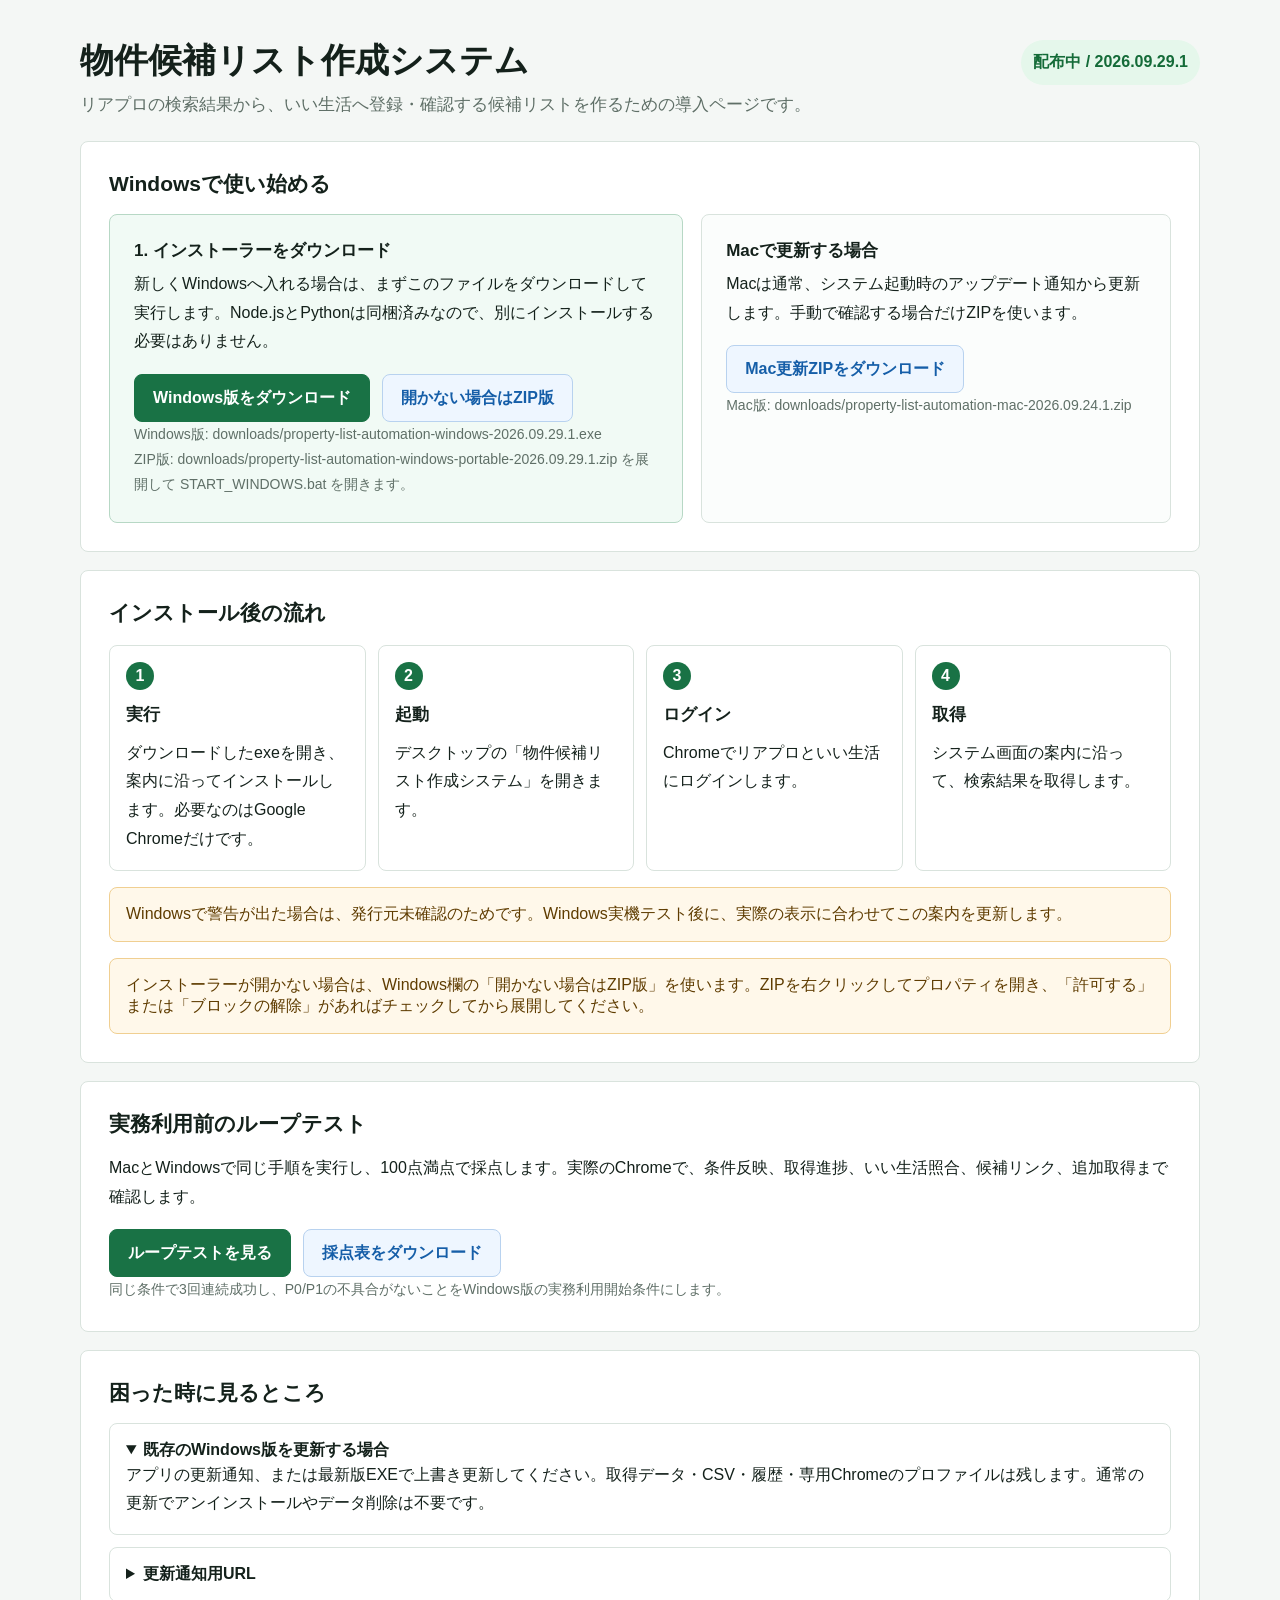
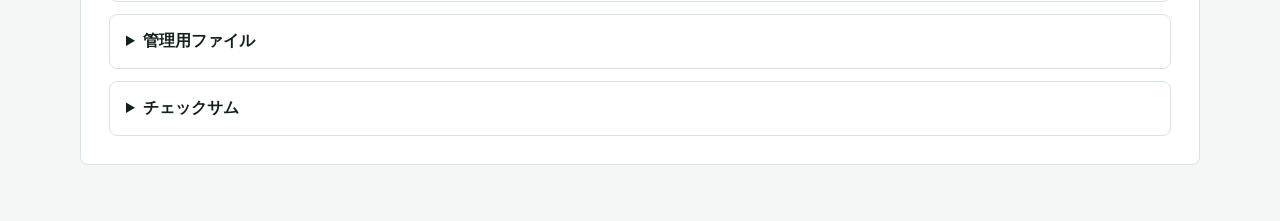
==== commit 0990a979: "Release Windows 2026.09.29.1 with room-level management filtering" ====
--- a/index.html
+++ b/index.html
@@ -51,7 +51,7 @@
         <h1>物件候補リスト作成システム</h1>
         <p class="lead">リアプロの検索結果から、いい生活へ登録・確認する候補リストを作るための導入ページです。</p>
       </div>
-      <p class="status">配布中 / 2026.09.24.1</p>
+      <p class="status">配布中 / 2026.09.29.1</p>
     </header>
 
     <section>
@@ -61,17 +61,17 @@
           <h3>1. インストーラーをダウンロード</h3>
           <p>新しくWindowsへ入れる場合は、まずこのファイルをダウンロードして実行します。Node.jsとPythonは同梱済みなので、別にインストールする必要はありません。</p>
           <div class="button-row">
-            <a class="button primary" href="https://example.com/downloads/property-list-automation-windows-2026.09.24.1.exe">Windows版をダウンロード</a>
-            <a class="button secondary" href="https://example.com/downloads/property-list-automation-windows-portable-2026.09.24.1.zip">開かない場合はZIP版</a>
+            <a class="button primary" href="https://raw.githubusercontent.com/gaku0071-bit/rent-estimate-app/property-list-updates/downloads/property-list-automation-windows-2026.09.29.1.exe">Windows版をダウンロード</a>
+            <a class="button secondary" href="https://raw.githubusercontent.com/gaku0071-bit/rent-estimate-app/property-list-updates/downloads/property-list-automation-windows-portable-2026.09.29.1.zip">開かない場合はZIP版</a>
           </div>
-          <p class="small">Windows版: downloads/property-list-automation-windows-2026.09.24.1.exe</p>
-          <p class="small">ZIP版: downloads/property-list-automation-windows-portable-2026.09.24.1.zip を展開して START_WINDOWS.bat を開きます。</p>
+          <p class="small">Windows版: downloads/property-list-automation-windows-2026.09.29.1.exe</p>
+          <p class="small">ZIP版: downloads/property-list-automation-windows-portable-2026.09.29.1.zip を展開して START_WINDOWS.bat を開きます。</p>
         </div>
         <div class="download-panel">
           <h3>Macで更新する場合</h3>
           <p>Macは通常、システム起動時のアップデート通知から更新します。手動で確認する場合だけZIPを使います。</p>
           <div class="button-row">
-            <a class="button secondary" href="https://example.com/downloads/property-list-automation-mac-2026.09.24.1.zip">Mac更新ZIPをダウンロード</a>
+            <a class="button secondary" href="https://raw.githubusercontent.com/gaku0071-bit/rent-estimate-app/property-list-updates/downloads/property-list-automation-mac-2026.09.24.1.zip">Mac更新ZIPをダウンロード</a>
           </div>
           <p class="small">Mac版: downloads/property-list-automation-mac-2026.09.24.1.zip</p>
         </div>
@@ -103,24 +103,24 @@
     <section>
       <h2>困った時に見るところ</h2>
       <details open>
-        <summary>古い制作中ファイルがWindowsに残っている場合</summary>
-        <p>先に「物件候補リスト作成システム」をアンインストールし、必要に応じて <code>AppData\Local\PropertyListAutomation</code> を削除してから入れ直します。CSVが必要な場合は先に退避してください。</p>
+        <summary>既存のWindows版を更新する場合</summary>
+        <p>アプリの更新通知、または最新版EXEで上書き更新してください。取得データ・CSV・履歴・専用Chromeのプロファイルは残します。通常の更新でアンインストールやデータ削除は不要です。</p>
       </details>
       <details>
         <summary>更新通知用URL</summary>
-        <p><code>https://example.com/update-manifest.json</code></p>
+        <p><code>https://raw.githubusercontent.com/gaku0071-bit/rent-estimate-app/property-list-updates/update-manifest.json</code></p>
       </details>
       <details>
         <summary>管理用ファイル</summary>
-        <ul><li><a href="https://example.com/downloads/property-list-automation-windows-installer-source-2026.09.24.1.zip">downloads/property-list-automation-windows-installer-source-2026.09.24.1.zip</a></li></ul>
+        <ul><li><a href="https://raw.githubusercontent.com/gaku0071-bit/rent-estimate-app/property-list-updates/downloads/property-list-automation-windows-installer-source-2026.09.29.1.zip">downloads/property-list-automation-windows-installer-source-2026.09.29.1.zip</a></li></ul>
       </details>
       <details>
         <summary>チェックサム</summary>
         <table><tr><td>downloads/property-list-automation-mac-2026.09.24.1.zip</td><td><code>c8511b646c8a365de0aa8eb8b02ee7bfa8f2b747cd2d00a5a79b7e51ac34edf7</code></td></tr>
-<tr><td>downloads/property-list-automation-windows-2026.09.24.1.exe</td><td><code>5958d9f8355f3d7b4a19051fa8b4492be16dab5bb3836b6eecc0efb59809643f</code></td></tr>
-<tr><td>downloads/property-list-automation-windows-installer-source-2026.09.24.1.zip</td><td><code>90933a192e63b16a2bfd80a7aefea7197b4b091e0d7a8d4b911d38438af668fa</code></td></tr>
-<tr><td>downloads/property-list-automation-windows-portable-2026.09.24.1.zip</td><td><code>73bf4b67606cfc56972155036536436fb94fa48a3c6bb4cb4ca6671ba2aed0e3</code></td></tr>
-<tr><td>update-manifest.json</td><td><code>b588ef0bc1354cb638b7216d7b59d84ee0c9f09245f257ff1cd75be48ec101c1</code></td></tr></table>
+<tr><td>downloads/property-list-automation-windows-2026.09.29.1.exe</td><td><code>2fc5f4598042ff2296a8ad15981a6a23739711198d2a76958f4f9ce3b25bd9c8</code></td></tr>
+<tr><td>downloads/property-list-automation-windows-portable-2026.09.29.1.zip</td><td><code>6931dd00559bb9a7419bde7cf95a7e931dacf59557ea67a26f64bedb9a760793</code></td></tr>
+<tr><td>downloads/property-list-automation-windows-installer-source-2026.09.29.1.zip</td><td><code>28ba3d5360d101918e3b86de881aa78c11e4e127f15bd9eda8250b84885fd730</code></td></tr>
+<tr><td>update-manifest.json</td><td><code>01ed162ec68ec28a47e5756a0be6db321fa63e892ddedea5d9c6d79273e870b0</code></td></tr></table>
       </details>
     </section>
   </main>
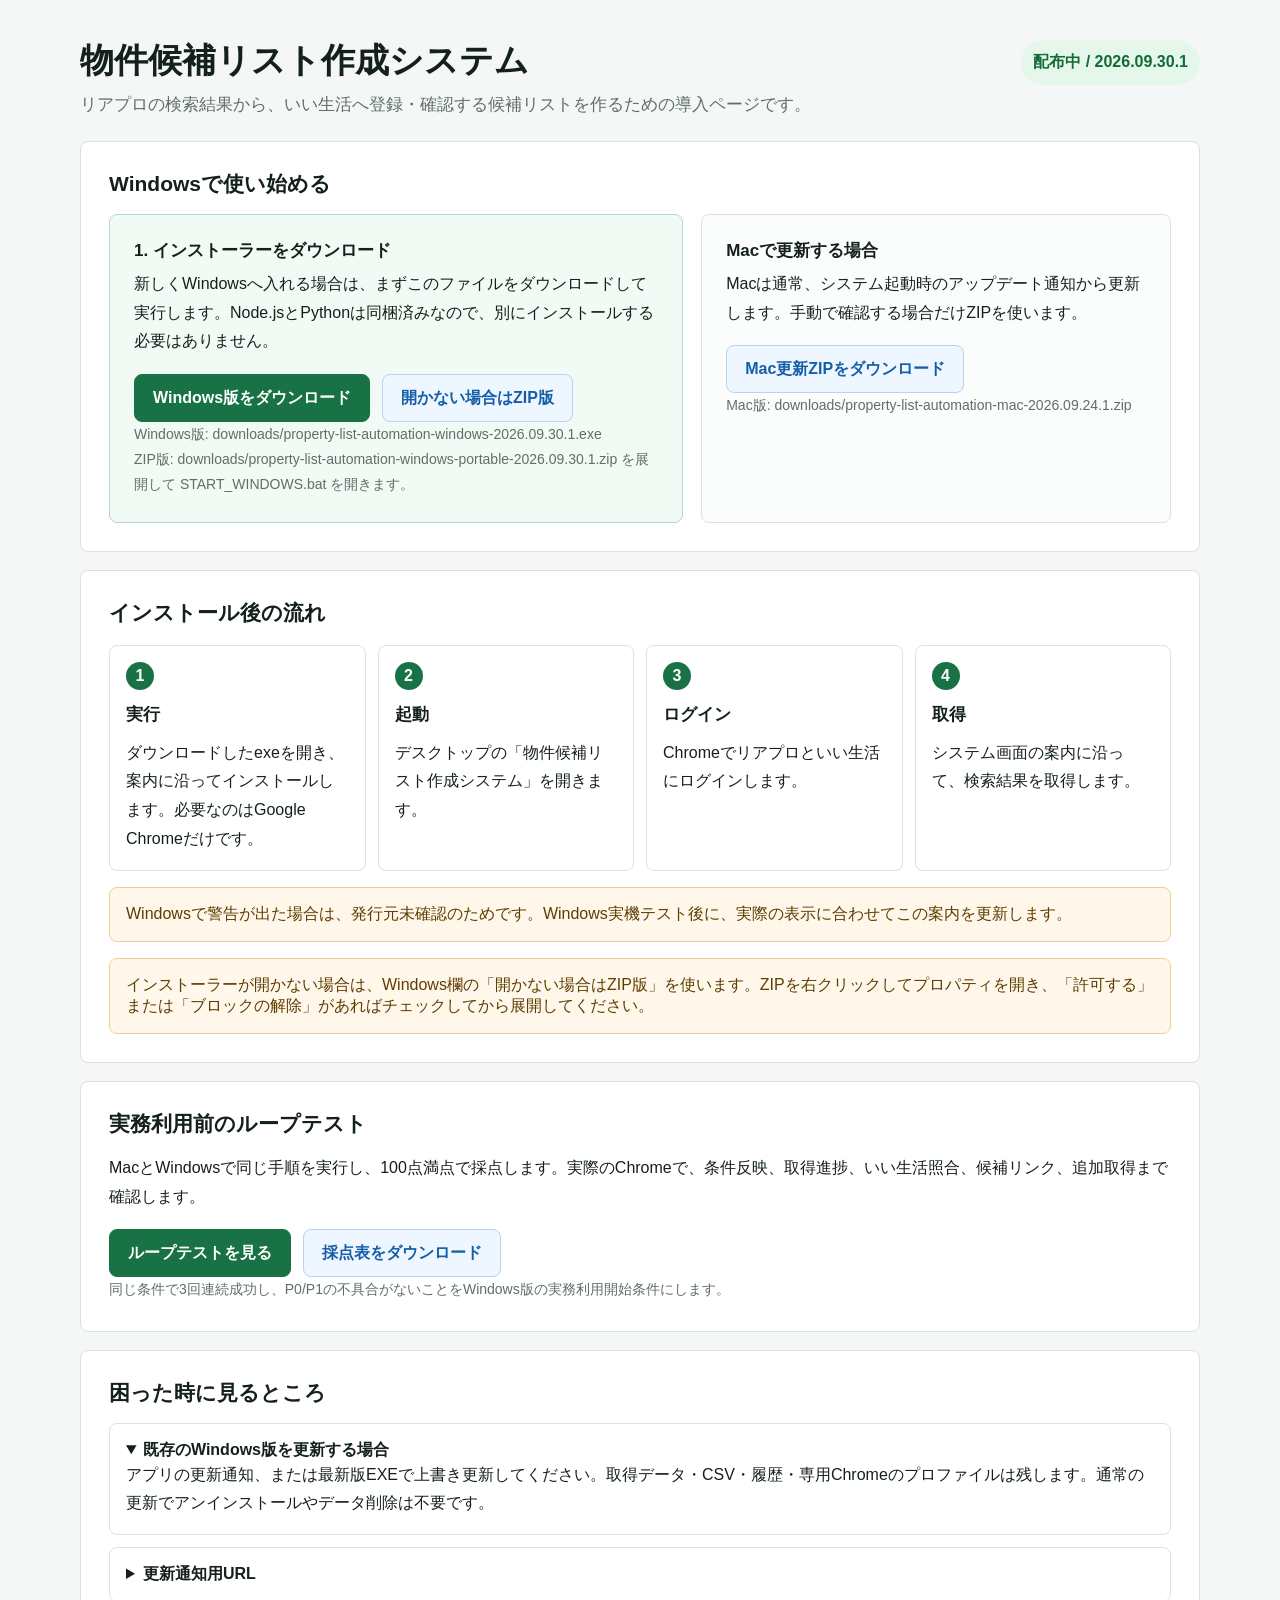
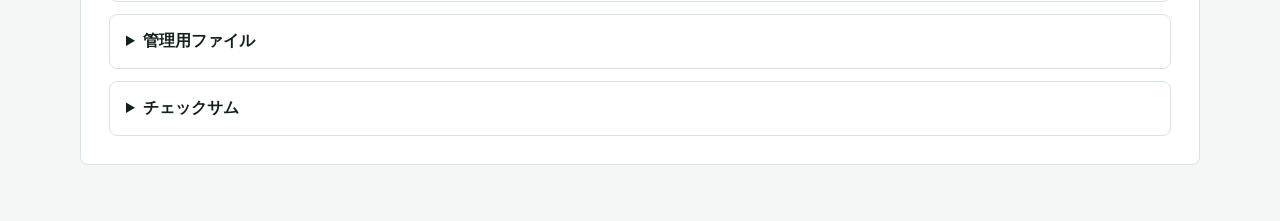
==== commit 34f4fb2b: "Release Windows 2026.09.30.1 Realpro tab routing fix" ====
--- a/index.html
+++ b/index.html
@@ -51,7 +51,7 @@
         <h1>物件候補リスト作成システム</h1>
         <p class="lead">リアプロの検索結果から、いい生活へ登録・確認する候補リストを作るための導入ページです。</p>
       </div>
-      <p class="status">配布中 / 2026.09.29.1</p>
+      <p class="status">配布中 / 2026.09.30.1</p>
     </header>
 
     <section>
@@ -61,11 +61,11 @@
           <h3>1. インストーラーをダウンロード</h3>
           <p>新しくWindowsへ入れる場合は、まずこのファイルをダウンロードして実行します。Node.jsとPythonは同梱済みなので、別にインストールする必要はありません。</p>
           <div class="button-row">
-            <a class="button primary" href="https://raw.githubusercontent.com/gaku0071-bit/rent-estimate-app/property-list-updates/downloads/property-list-automation-windows-2026.09.29.1.exe">Windows版をダウンロード</a>
-            <a class="button secondary" href="https://raw.githubusercontent.com/gaku0071-bit/rent-estimate-app/property-list-updates/downloads/property-list-automation-windows-portable-2026.09.29.1.zip">開かない場合はZIP版</a>
+            <a class="button primary" href="https://raw.githubusercontent.com/gaku0071-bit/rent-estimate-app/property-list-updates/downloads/property-list-automation-windows-2026.09.30.1.exe">Windows版をダウンロード</a>
+            <a class="button secondary" href="https://raw.githubusercontent.com/gaku0071-bit/rent-estimate-app/property-list-updates/downloads/property-list-automation-windows-portable-2026.09.30.1.zip">開かない場合はZIP版</a>
           </div>
-          <p class="small">Windows版: downloads/property-list-automation-windows-2026.09.29.1.exe</p>
-          <p class="small">ZIP版: downloads/property-list-automation-windows-portable-2026.09.29.1.zip を展開して START_WINDOWS.bat を開きます。</p>
+          <p class="small">Windows版: downloads/property-list-automation-windows-2026.09.30.1.exe</p>
+          <p class="small">ZIP版: downloads/property-list-automation-windows-portable-2026.09.30.1.zip を展開して START_WINDOWS.bat を開きます。</p>
         </div>
         <div class="download-panel">
           <h3>Macで更新する場合</h3>
@@ -112,15 +112,15 @@
       </details>
       <details>
         <summary>管理用ファイル</summary>
-        <ul><li><a href="https://raw.githubusercontent.com/gaku0071-bit/rent-estimate-app/property-list-updates/downloads/property-list-automation-windows-installer-source-2026.09.29.1.zip">downloads/property-list-automation-windows-installer-source-2026.09.29.1.zip</a></li></ul>
+        <ul><li><a href="https://raw.githubusercontent.com/gaku0071-bit/rent-estimate-app/property-list-updates/downloads/property-list-automation-windows-installer-source-2026.09.30.1.zip">downloads/property-list-automation-windows-installer-source-2026.09.30.1.zip</a></li></ul>
       </details>
       <details>
         <summary>チェックサム</summary>
         <table><tr><td>downloads/property-list-automation-mac-2026.09.24.1.zip</td><td><code>c8511b646c8a365de0aa8eb8b02ee7bfa8f2b747cd2d00a5a79b7e51ac34edf7</code></td></tr>
-<tr><td>downloads/property-list-automation-windows-2026.09.29.1.exe</td><td><code>2fc5f4598042ff2296a8ad15981a6a23739711198d2a76958f4f9ce3b25bd9c8</code></td></tr>
-<tr><td>downloads/property-list-automation-windows-portable-2026.09.29.1.zip</td><td><code>6931dd00559bb9a7419bde7cf95a7e931dacf59557ea67a26f64bedb9a760793</code></td></tr>
-<tr><td>downloads/property-list-automation-windows-installer-source-2026.09.29.1.zip</td><td><code>28ba3d5360d101918e3b86de881aa78c11e4e127f15bd9eda8250b84885fd730</code></td></tr>
-<tr><td>update-manifest.json</td><td><code>01ed162ec68ec28a47e5756a0be6db321fa63e892ddedea5d9c6d79273e870b0</code></td></tr></table>
+<tr><td>downloads/property-list-automation-windows-2026.09.30.1.exe</td><td><code>fb35b1560225149b6bd477fd155746b1ee62e3ca2897267701c11dfc75b6b8e4</code></td></tr>
+<tr><td>downloads/property-list-automation-windows-portable-2026.09.30.1.zip</td><td><code>80bd3817f005d833fd59e795030edb752c6fc366f55f279dfe893a9f699b8215</code></td></tr>
+<tr><td>downloads/property-list-automation-windows-installer-source-2026.09.30.1.zip</td><td><code>9687723a159bd61f2c234c03ee84abc6ccc0d5ef579a064de9bbbc719e81deda</code></td></tr>
+<tr><td>update-manifest.json</td><td><code>27377fdbf8e1691bba066e187ef9272dec0fc892d1c086c439b0513eff4332a3</code></td></tr></table>
       </details>
     </section>
   </main>
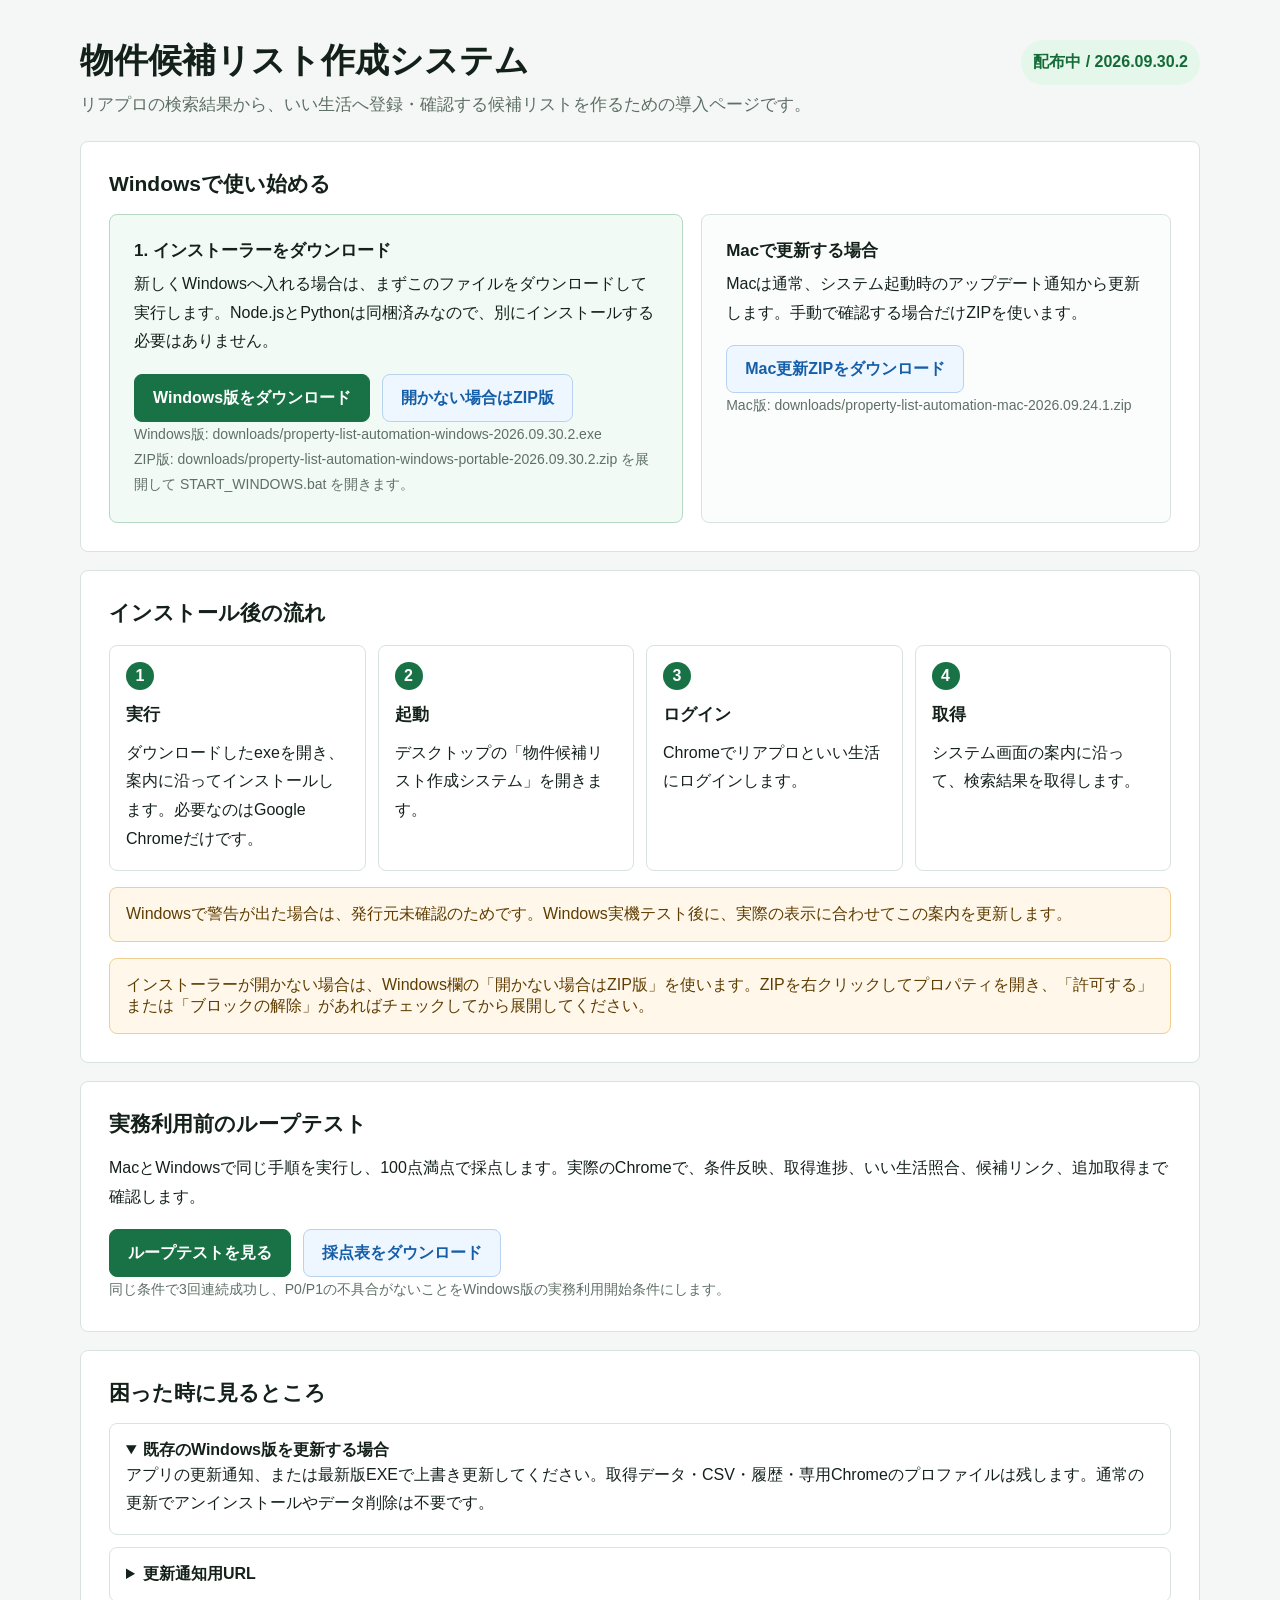
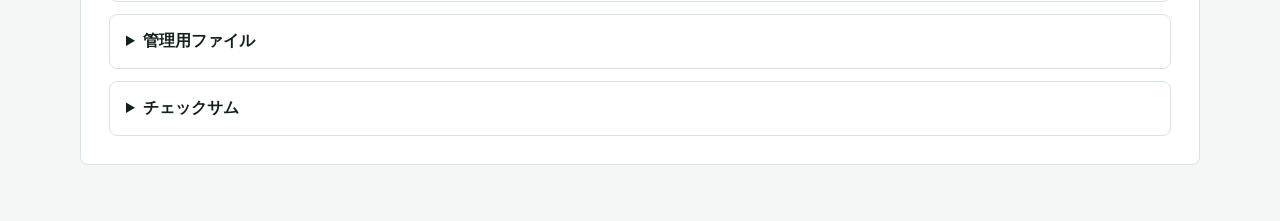
==== commit 42440a6b: "Release Windows 2026.09.30.2 tab identity guard" ====
--- a/index.html
+++ b/index.html
@@ -51,7 +51,7 @@
         <h1>物件候補リスト作成システム</h1>
         <p class="lead">リアプロの検索結果から、いい生活へ登録・確認する候補リストを作るための導入ページです。</p>
       </div>
-      <p class="status">配布中 / 2026.09.30.1</p>
+      <p class="status">配布中 / 2026.09.30.2</p>
     </header>
 
     <section>
@@ -61,11 +61,11 @@
           <h3>1. インストーラーをダウンロード</h3>
           <p>新しくWindowsへ入れる場合は、まずこのファイルをダウンロードして実行します。Node.jsとPythonは同梱済みなので、別にインストールする必要はありません。</p>
           <div class="button-row">
-            <a class="button primary" href="https://raw.githubusercontent.com/gaku0071-bit/rent-estimate-app/property-list-updates/downloads/property-list-automation-windows-2026.09.30.1.exe">Windows版をダウンロード</a>
-            <a class="button secondary" href="https://raw.githubusercontent.com/gaku0071-bit/rent-estimate-app/property-list-updates/downloads/property-list-automation-windows-portable-2026.09.30.1.zip">開かない場合はZIP版</a>
+            <a class="button primary" href="https://raw.githubusercontent.com/gaku0071-bit/rent-estimate-app/property-list-updates/downloads/property-list-automation-windows-2026.09.30.2.exe">Windows版をダウンロード</a>
+            <a class="button secondary" href="https://raw.githubusercontent.com/gaku0071-bit/rent-estimate-app/property-list-updates/downloads/property-list-automation-windows-portable-2026.09.30.2.zip">開かない場合はZIP版</a>
           </div>
-          <p class="small">Windows版: downloads/property-list-automation-windows-2026.09.30.1.exe</p>
-          <p class="small">ZIP版: downloads/property-list-automation-windows-portable-2026.09.30.1.zip を展開して START_WINDOWS.bat を開きます。</p>
+          <p class="small">Windows版: downloads/property-list-automation-windows-2026.09.30.2.exe</p>
+          <p class="small">ZIP版: downloads/property-list-automation-windows-portable-2026.09.30.2.zip を展開して START_WINDOWS.bat を開きます。</p>
         </div>
         <div class="download-panel">
           <h3>Macで更新する場合</h3>
@@ -112,15 +112,15 @@
       </details>
       <details>
         <summary>管理用ファイル</summary>
-        <ul><li><a href="https://raw.githubusercontent.com/gaku0071-bit/rent-estimate-app/property-list-updates/downloads/property-list-automation-windows-installer-source-2026.09.30.1.zip">downloads/property-list-automation-windows-installer-source-2026.09.30.1.zip</a></li></ul>
+        <ul><li><a href="https://raw.githubusercontent.com/gaku0071-bit/rent-estimate-app/property-list-updates/downloads/property-list-automation-windows-installer-source-2026.09.30.2.zip">downloads/property-list-automation-windows-installer-source-2026.09.30.2.zip</a></li></ul>
       </details>
       <details>
         <summary>チェックサム</summary>
         <table><tr><td>downloads/property-list-automation-mac-2026.09.24.1.zip</td><td><code>c8511b646c8a365de0aa8eb8b02ee7bfa8f2b747cd2d00a5a79b7e51ac34edf7</code></td></tr>
-<tr><td>downloads/property-list-automation-windows-2026.09.30.1.exe</td><td><code>fb35b1560225149b6bd477fd155746b1ee62e3ca2897267701c11dfc75b6b8e4</code></td></tr>
-<tr><td>downloads/property-list-automation-windows-portable-2026.09.30.1.zip</td><td><code>80bd3817f005d833fd59e795030edb752c6fc366f55f279dfe893a9f699b8215</code></td></tr>
-<tr><td>downloads/property-list-automation-windows-installer-source-2026.09.30.1.zip</td><td><code>9687723a159bd61f2c234c03ee84abc6ccc0d5ef579a064de9bbbc719e81deda</code></td></tr>
-<tr><td>update-manifest.json</td><td><code>27377fdbf8e1691bba066e187ef9272dec0fc892d1c086c439b0513eff4332a3</code></td></tr></table>
+<tr><td>downloads/property-list-automation-windows-2026.09.30.2.exe</td><td><code>93f4d973d477a51159baf6afc2a397ebb42a1ebaeb14611f934736ae6a43b953</code></td></tr>
+<tr><td>downloads/property-list-automation-windows-portable-2026.09.30.2.zip</td><td><code>0cd6625d4204bdf96e2687453d58d768623ed1638b575f4f9fe08e4351da7094</code></td></tr>
+<tr><td>downloads/property-list-automation-windows-installer-source-2026.09.30.2.zip</td><td><code>e1a67d986a5343e38da526ef060c55043424afe2aa5d9b4af70d0b3cce5bb3d9</code></td></tr>
+<tr><td>update-manifest.json</td><td><code>60b14590a8fce92b437baa33433dfadec7fab2e458fed2f0046b23b9081b58d2</code></td></tr></table>
       </details>
     </section>
   </main>
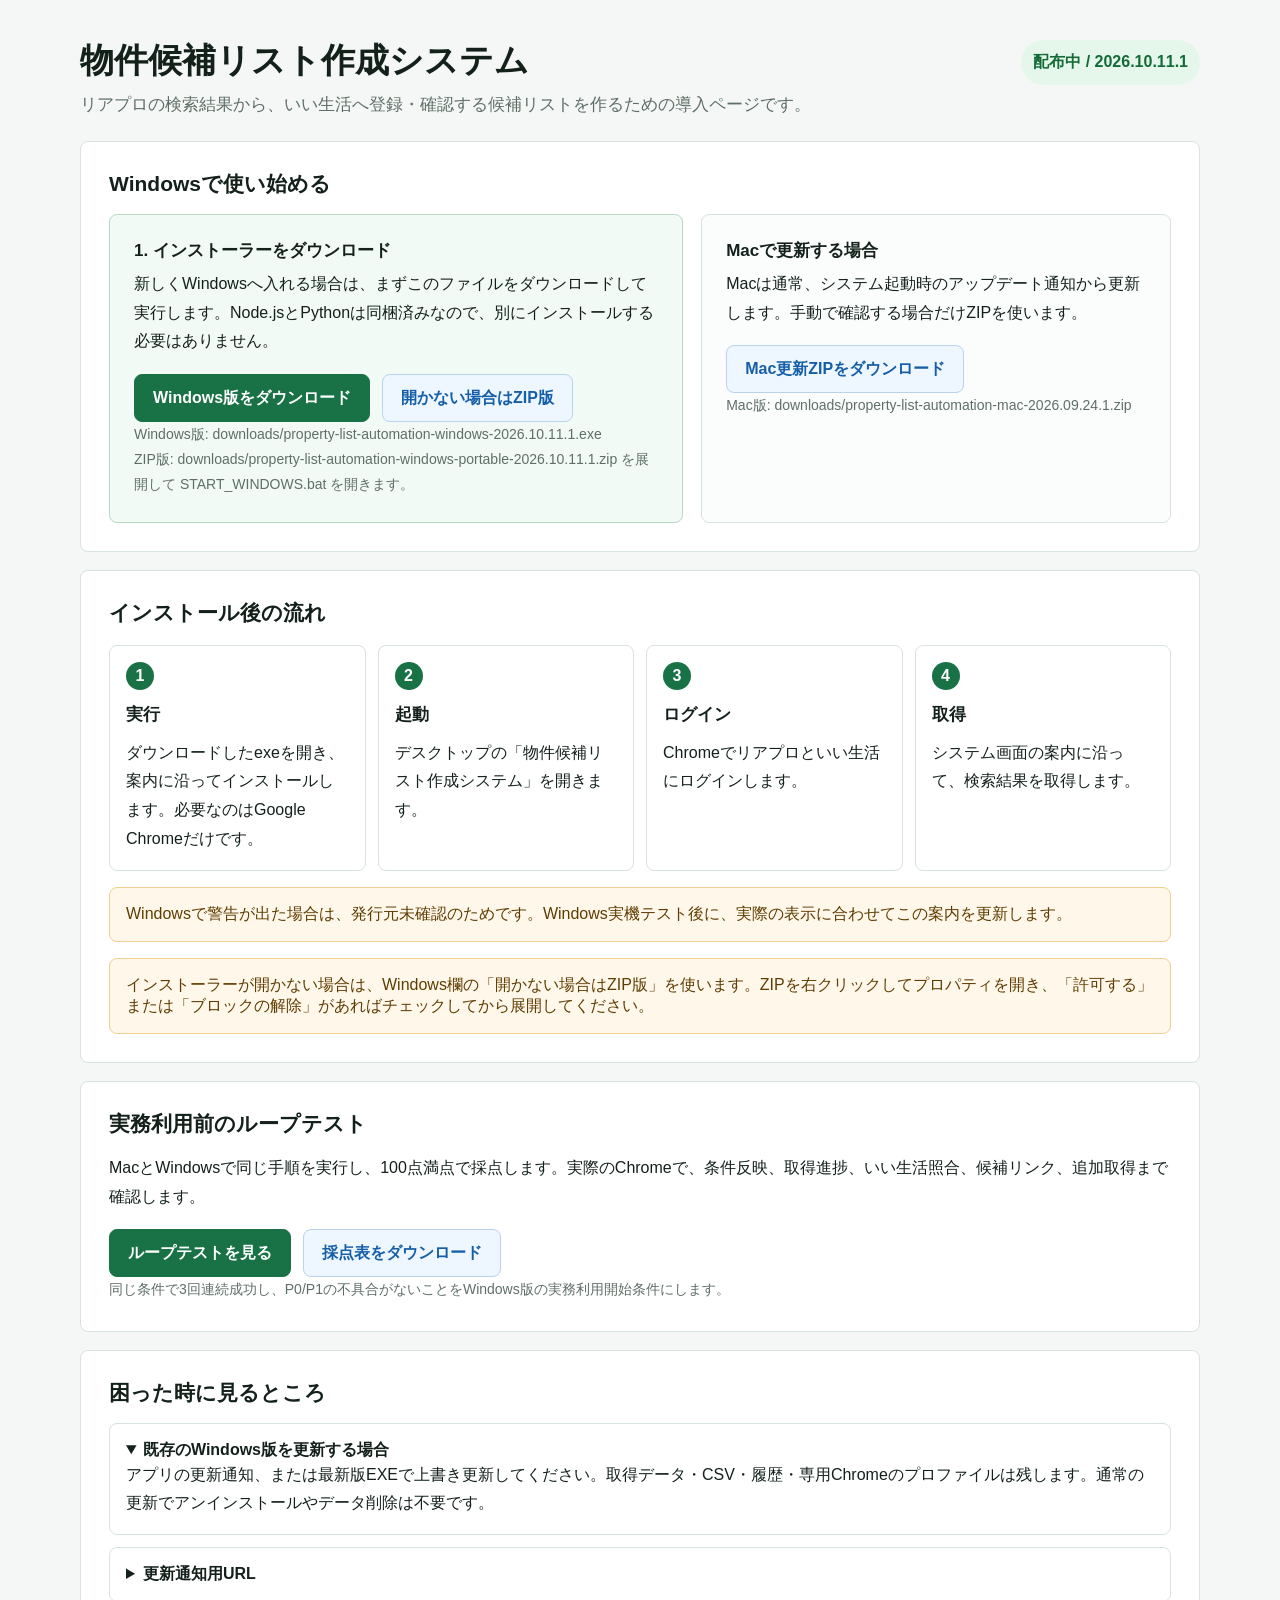
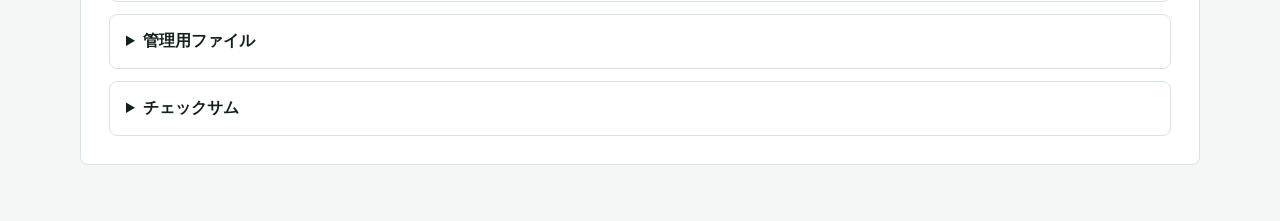
==== commit 9fd1b162: "Release Windows 2026.10.11.1" ====
--- a/index.html
+++ b/index.html
@@ -51,7 +51,7 @@
         <h1>物件候補リスト作成システム</h1>
         <p class="lead">リアプロの検索結果から、いい生活へ登録・確認する候補リストを作るための導入ページです。</p>
       </div>
-      <p class="status">配布中 / 2026.09.30.2</p>
+      <p class="status">配布中 / 2026.10.11.1</p>
     </header>
 
     <section>
@@ -61,11 +61,11 @@
           <h3>1. インストーラーをダウンロード</h3>
           <p>新しくWindowsへ入れる場合は、まずこのファイルをダウンロードして実行します。Node.jsとPythonは同梱済みなので、別にインストールする必要はありません。</p>
           <div class="button-row">
-            <a class="button primary" href="https://raw.githubusercontent.com/gaku0071-bit/rent-estimate-app/property-list-updates/downloads/property-list-automation-windows-2026.09.30.2.exe">Windows版をダウンロード</a>
-            <a class="button secondary" href="https://raw.githubusercontent.com/gaku0071-bit/rent-estimate-app/property-list-updates/downloads/property-list-automation-windows-portable-2026.09.30.2.zip">開かない場合はZIP版</a>
+            <a class="button primary" href="https://raw.githubusercontent.com/gaku0071-bit/rent-estimate-app/property-list-updates/downloads/property-list-automation-windows-2026.10.11.1.exe">Windows版をダウンロード</a>
+            <a class="button secondary" href="https://raw.githubusercontent.com/gaku0071-bit/rent-estimate-app/property-list-updates/downloads/property-list-automation-windows-portable-2026.10.11.1.zip">開かない場合はZIP版</a>
           </div>
-          <p class="small">Windows版: downloads/property-list-automation-windows-2026.09.30.2.exe</p>
-          <p class="small">ZIP版: downloads/property-list-automation-windows-portable-2026.09.30.2.zip を展開して START_WINDOWS.bat を開きます。</p>
+          <p class="small">Windows版: downloads/property-list-automation-windows-2026.10.11.1.exe</p>
+          <p class="small">ZIP版: downloads/property-list-automation-windows-portable-2026.10.11.1.zip を展開して START_WINDOWS.bat を開きます。</p>
         </div>
         <div class="download-panel">
           <h3>Macで更新する場合</h3>
@@ -112,15 +112,15 @@
       </details>
       <details>
         <summary>管理用ファイル</summary>
-        <ul><li><a href="https://raw.githubusercontent.com/gaku0071-bit/rent-estimate-app/property-list-updates/downloads/property-list-automation-windows-installer-source-2026.09.30.2.zip">downloads/property-list-automation-windows-installer-source-2026.09.30.2.zip</a></li></ul>
+        <ul><li><a href="https://raw.githubusercontent.com/gaku0071-bit/rent-estimate-app/property-list-updates/downloads/property-list-automation-windows-installer-source-2026.10.11.1.zip">downloads/property-list-automation-windows-installer-source-2026.10.11.1.zip</a></li></ul>
       </details>
       <details>
         <summary>チェックサム</summary>
         <table><tr><td>downloads/property-list-automation-mac-2026.09.24.1.zip</td><td><code>c8511b646c8a365de0aa8eb8b02ee7bfa8f2b747cd2d00a5a79b7e51ac34edf7</code></td></tr>
-<tr><td>downloads/property-list-automation-windows-2026.09.30.2.exe</td><td><code>93f4d973d477a51159baf6afc2a397ebb42a1ebaeb14611f934736ae6a43b953</code></td></tr>
-<tr><td>downloads/property-list-automation-windows-portable-2026.09.30.2.zip</td><td><code>0cd6625d4204bdf96e2687453d58d768623ed1638b575f4f9fe08e4351da7094</code></td></tr>
-<tr><td>downloads/property-list-automation-windows-installer-source-2026.09.30.2.zip</td><td><code>e1a67d986a5343e38da526ef060c55043424afe2aa5d9b4af70d0b3cce5bb3d9</code></td></tr>
-<tr><td>update-manifest.json</td><td><code>60b14590a8fce92b437baa33433dfadec7fab2e458fed2f0046b23b9081b58d2</code></td></tr></table>
+<tr><td>downloads/property-list-automation-windows-2026.10.11.1.exe</td><td><code>b417b3b0845f10b6c9c2e39a17db8b4e1ae94dc0e85f72e5ae5e5db7a84f93ef</code></td></tr>
+<tr><td>downloads/property-list-automation-windows-portable-2026.10.11.1.zip</td><td><code>d449e169d2f8891ab75f8a65f66487d891ecd6eabcc299983088809936d0e6b7</code></td></tr>
+<tr><td>downloads/property-list-automation-windows-installer-source-2026.10.11.1.zip</td><td><code>f6004b6ad52221974b80cf5f10caea98c8aa16cb929afceb3d9c3e1e32b6d105</code></td></tr>
+<tr><td>update-manifest.json</td><td><code>5ef2770c4c12ce5537e52c0632be94d13f781005502a911a66e29ec968c4ac89</code></td></tr></table>
       </details>
     </section>
   </main>
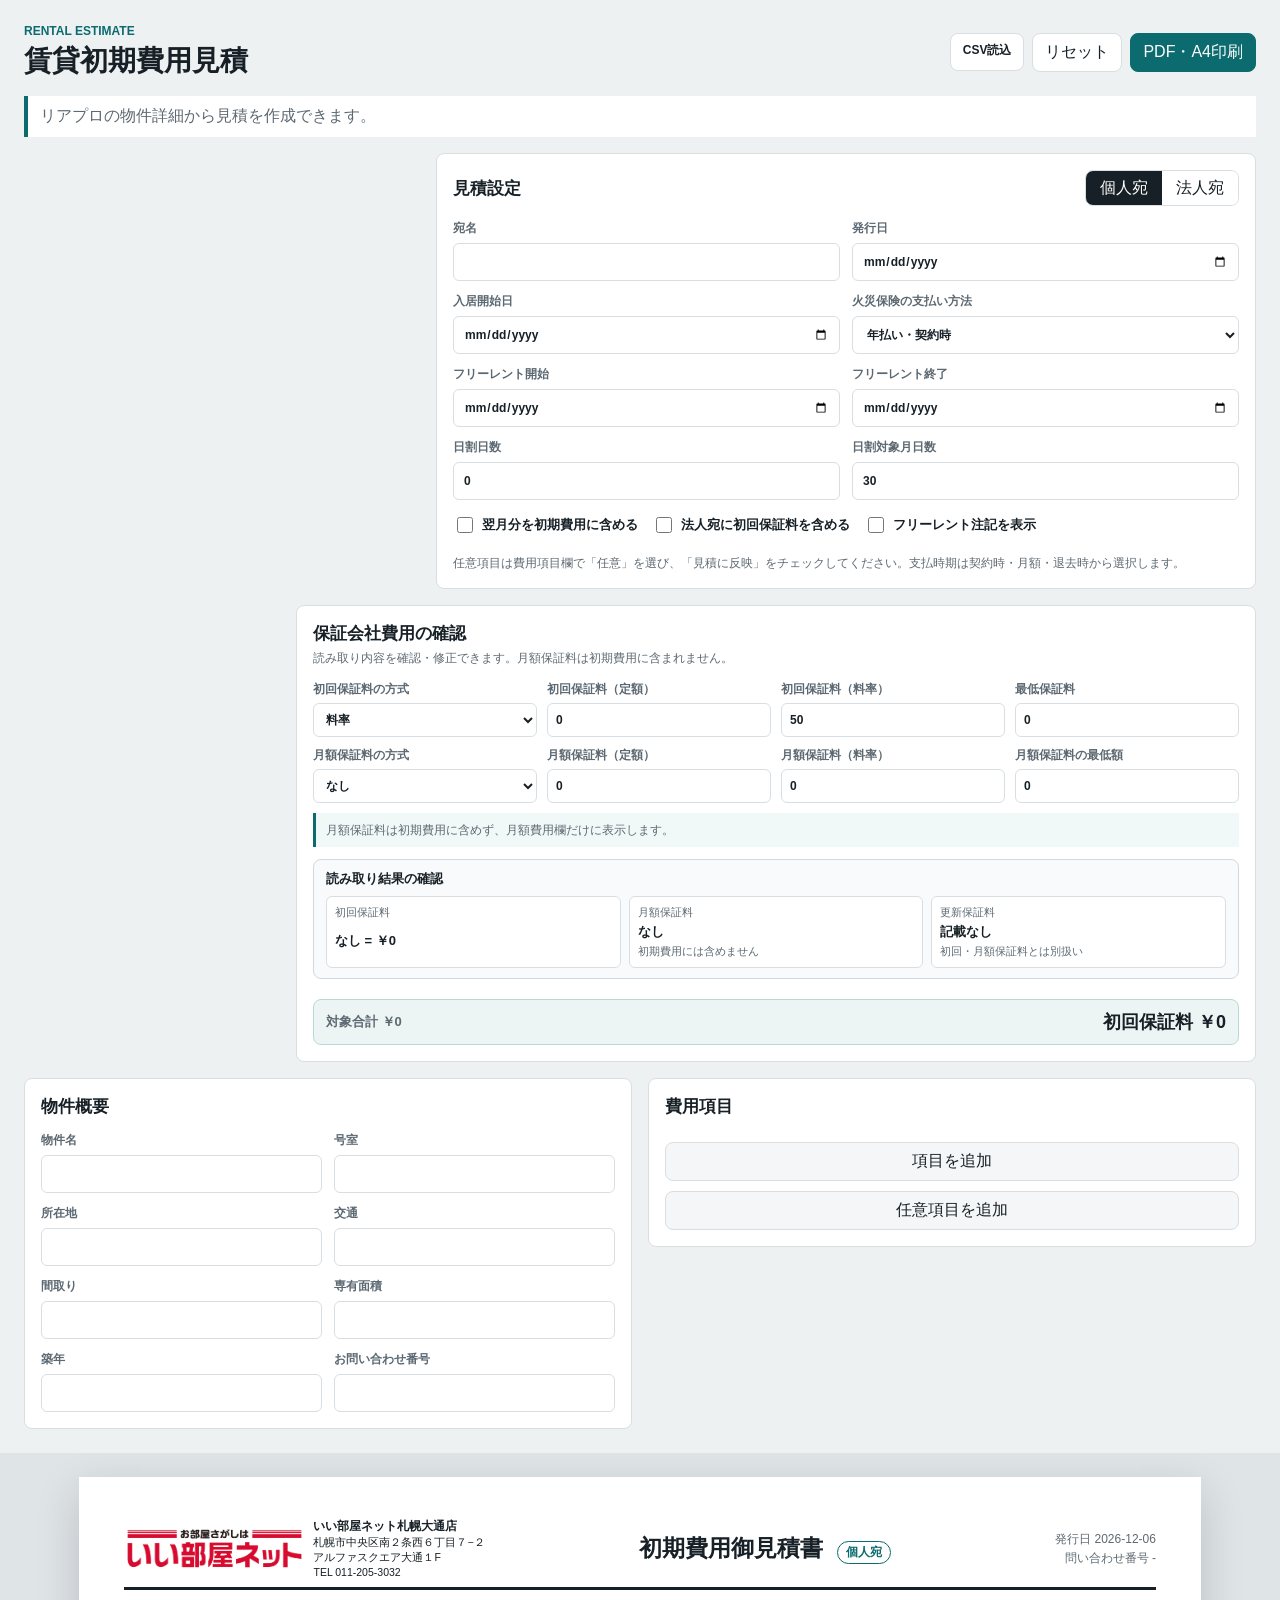
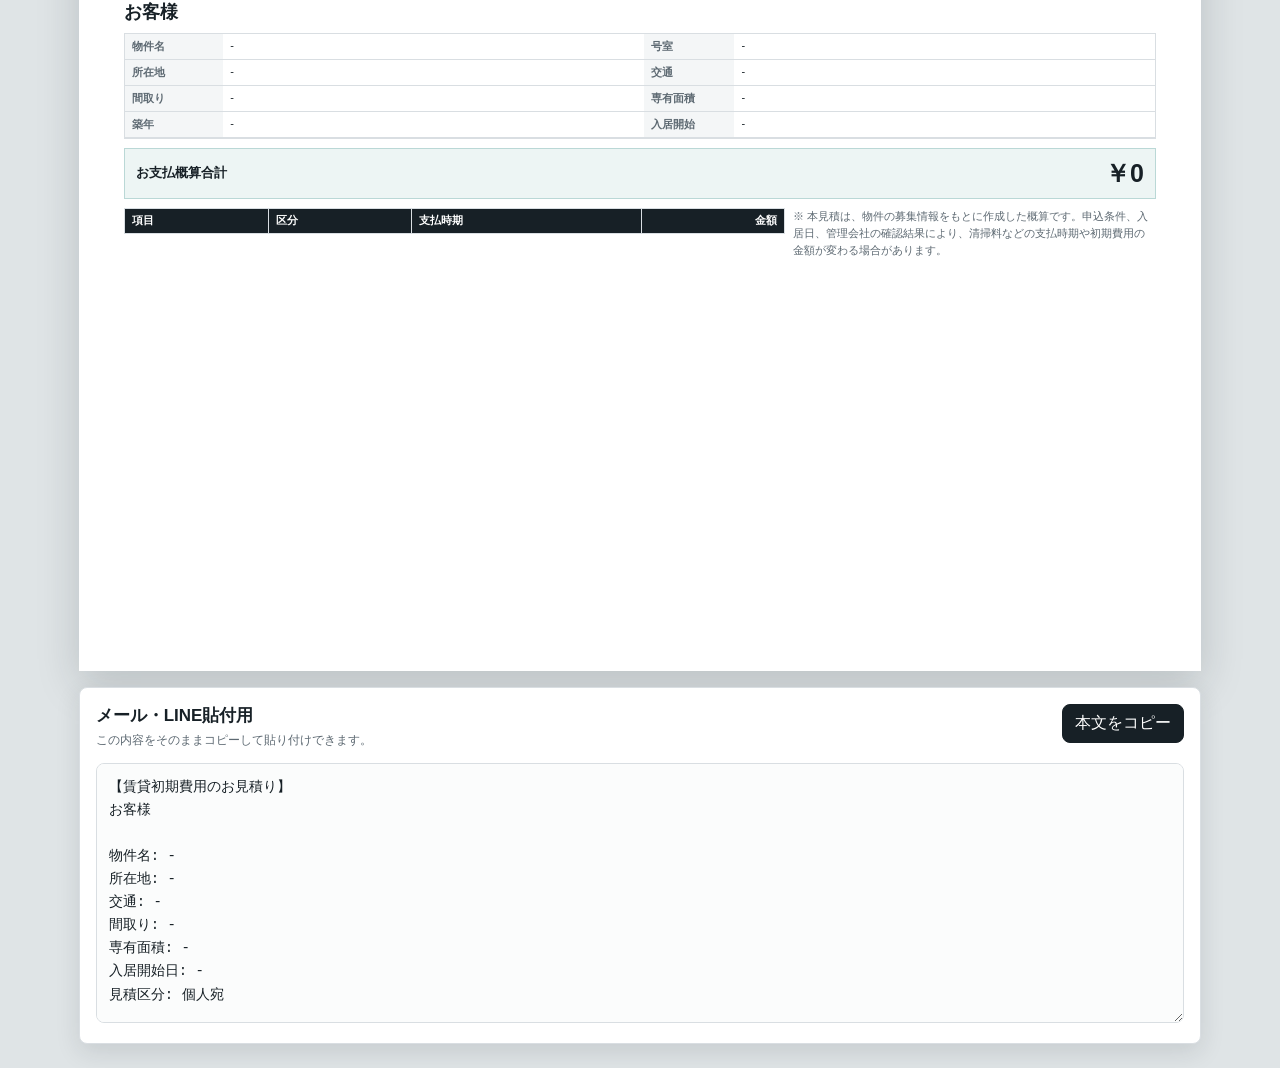
==== commit bc96caf9: "Fix duplicate monthly guarantee fee" ====
--- a/index.html
+++ b/index.html
@@ -1,128 +1,198 @@
 <!doctype html>
 <html lang="ja">
-<head>
-  <meta charset="utf-8">
-  <meta name="viewport" content="width=device-width, initial-scale=1">
-  <title>物件候補リスト作成システム 配布ページ</title>
-  <style>
-    :root { color-scheme: light; --ink: #14211b; --muted: #5f6f67; --line: #d9e3dd; --green: #197245; --blue: #155ea8; --amber: #9b6200; --panel: #ffffff; --wash: #f4f7f5; }
-    * { box-sizing: border-box; }
-    body { margin: 0; font-family: -apple-system, BlinkMacSystemFont, "Segoe UI", sans-serif; color: var(--ink); background: var(--wash); }
-    main { width: min(1120px, calc(100% - 48px)); margin: 0 auto; padding: 40px 0 56px; }
-    header { display: grid; grid-template-columns: 1fr auto; gap: 24px; align-items: start; margin-bottom: 20px; }
-    section { background: var(--panel); border: 1px solid var(--line); border-radius: 8px; padding: 28px; margin-top: 18px; }
-    h1 { font-size: 34px; line-height: 1.18; margin: 0 0 10px; letter-spacing: 0; }
-    h2 { font-size: 21px; margin: 0 0 16px; letter-spacing: 0; }
-    h3 { font-size: 17px; margin: 0 0 8px; letter-spacing: 0; }
-    p, li { line-height: 1.8; }
-    p { margin: 0; }
-    .lead { color: var(--muted); font-size: 17px; }
-    .status { display: inline-flex; align-items: center; gap: 8px; padding: 8px 12px; border-radius: 999px; font-weight: 700; background: #e5f7eb; color: #146b38; white-space: nowrap; }
-    .download-grid { display: grid; grid-template-columns: minmax(0, 1.1fr) minmax(320px, .9fr); gap: 18px; align-items: stretch; }
-    .download-panel { border: 1px solid var(--line); border-radius: 8px; padding: 24px; background: #fbfdfc; }
-    .primary-panel { border-color: #b7d8c5; background: #f1faf5; }
-    .button-row { display: flex; gap: 12px; flex-wrap: wrap; margin-top: 18px; }
-    .button { display: inline-flex; align-items: center; justify-content: center; min-height: 48px; padding: 12px 18px; border-radius: 8px; border: 1px solid currentColor; text-decoration: none; font-weight: 800; line-height: 1.3; }
-    .button.primary { background: var(--green); border-color: var(--green); color: #fff; }
-    .button.secondary { color: var(--blue); background: #eef6ff; border-color: #b8d2ef; }
-    .steps { display: grid; grid-template-columns: repeat(4, minmax(0, 1fr)); gap: 12px; margin: 18px 0 0; padding: 0; list-style: none; }
-    .steps li { border: 1px solid var(--line); border-radius: 8px; padding: 16px; background: #fff; min-height: 128px; }
-    .step-no { display: inline-flex; width: 28px; height: 28px; align-items: center; justify-content: center; border-radius: 50%; background: var(--green); color: #fff; font-weight: 800; margin-bottom: 10px; }
-    .note-box { border: 1px solid #f0cf91; background: #fff8ea; color: #5f3c00; border-radius: 8px; padding: 16px; margin-top: 16px; }
-    .small { color: var(--muted); font-size: 14px; }
-    details { border: 1px solid var(--line); border-radius: 8px; padding: 16px; background: #fff; }
-    details + details { margin-top: 12px; }
-    summary { cursor: pointer; font-weight: 800; }
-    code { font-family: ui-monospace, SFMono-Regular, Menlo, Consolas, monospace; word-break: break-all; }
-    table { width: 100%; border-collapse: collapse; }
-    td { border-top: 1px solid #e3ebe6; padding: 10px 8px; vertical-align: top; }
-    a { color: var(--blue); font-weight: 700; }
-    @media (max-width: 860px) {
-      main { width: min(100% - 28px, 1120px); padding-top: 24px; }
-      header, .download-grid, .steps { grid-template-columns: 1fr; }
-      h1 { font-size: 28px; }
-    }
-  </style>
-</head>
-<body>
-  <main>
-    <header>
-      <div>
-        <h1>物件候補リスト作成システム</h1>
-        <p class="lead">リアプロの検索結果から、いい生活へ登録・確認する候補リストを作るための導入ページです。</p>
-      </div>
-      <p class="status">配布中 / 2026.10.11.1</p>
-    </header>
+  <head>
+    <meta charset="utf-8" />
+    <meta name="viewport" content="width=device-width, initial-scale=1" />
+    <title>賃貸初期費用見積</title>
+    <meta name="theme-color" content="#0b6b6f" />
+    <link rel="manifest" href="manifest.json" />
+    <link rel="icon" href="icon.svg" type="image/svg+xml" />
+    <link rel="stylesheet" href="styles.css?v=20260919-1" />
+  </head>
+  <body>
+    <main class="app">
+      <section class="workspace">
+        <header class="topbar">
+          <div>
+            <p class="eyebrow">Rental Estimate</p>
+            <h1>賃貸初期費用見積</h1>
+          </div>
+          <div class="actions">
+            <label class="upload" hidden>
+              <input id="pdfInput" type="file" accept="application/pdf" />
+              PDF読込
+            </label>
+            <label class="upload">
+              <input id="csvInput" type="file" accept=".csv,text/csv" />
+              CSV読込
+            </label>
+            <button id="sampleButton" type="button" hidden>添付PDFの内容</button>
+            <button id="resetButton" type="button">リセット</button>
+            <button id="printButton" type="button">PDF・A4印刷</button>
+          </div>
+        </header>
 
-    <section>
-      <h2>Windowsで使い始める</h2>
-      <div class="download-grid">
-        <div class="download-panel primary-panel">
-          <h3>1. インストーラーをダウンロード</h3>
-          <p>新しくWindowsへ入れる場合は、まずこのファイルをダウンロードして実行します。Node.jsとPythonは同梱済みなので、別にインストールする必要はありません。</p>
-          <div class="button-row">
-            <a class="button primary" href="https://raw.githubusercontent.com/gaku0071-bit/rent-estimate-app/property-list-updates/downloads/property-list-automation-windows-2026.10.11.1.exe">Windows版をダウンロード</a>
-            <a class="button secondary" href="https://raw.githubusercontent.com/gaku0071-bit/rent-estimate-app/property-list-updates/downloads/property-list-automation-windows-portable-2026.10.11.1.zip">開かない場合はZIP版</a>
+        <section id="extensionUpdatePanel" class="extension-update-panel" hidden aria-live="polite">
+          <div class="extension-update-copy">
+            <strong>拡張機能の更新があります</strong>
+            <p id="extensionUpdateMessage">最新版の拡張機能をダウンロードしてください。</p>
+            <small id="extensionUpdateVersions"></small>
           </div>
-          <p class="small">Windows版: downloads/property-list-automation-windows-2026.10.11.1.exe</p>
-          <p class="small">ZIP版: downloads/property-list-automation-windows-portable-2026.10.11.1.zip を展開して START_WINDOWS.bat を開きます。</p>
-        </div>
-        <div class="download-panel">
-          <h3>Macで更新する場合</h3>
-          <p>Macは通常、システム起動時のアップデート通知から更新します。手動で確認する場合だけZIPを使います。</p>
-          <div class="button-row">
-            <a class="button secondary" href="https://raw.githubusercontent.com/gaku0071-bit/rent-estimate-app/property-list-updates/downloads/property-list-automation-mac-2026.09.24.1.zip">Mac更新ZIPをダウンロード</a>
+          <div class="extension-update-actions">
+            <a id="windowsUpdateDownload" class="download-button primary" href="リアプロ拡張機能_Windows更新セット.zip" download="リアプロ拡張機能_Windows更新セット.zip">Windows版をダウンロード</a>
+            <a id="macUpdateDownload" class="download-button" href="リアプロ拡張機能_Mac更新セット.zip" download="リアプロ拡張機能_Mac更新セット.zip">Mac版をダウンロード</a>
+            <button id="dismissExtensionUpdate" class="plain" type="button" aria-label="更新通知を閉じる">あとで</button>
           </div>
-          <p class="small">Mac版: downloads/property-list-automation-mac-2026.09.24.1.zip</p>
-        </div>
-      </div>
-    </section>
+          <p class="extension-update-help">Windowsではダウンロードフォルダに保存されます。ZIPを展開して更新ファイルを実行し、Chromeの拡張機能画面で「再読み込み」を押してください。</p>
+        </section>
 
-    <section>
-      <h2>インストール後の流れ</h2>
-      <ol class="steps">
-        <li><span class="step-no">1</span><h3>実行</h3><p>ダウンロードしたexeを開き、案内に沿ってインストールします。必要なのはGoogle Chromeだけです。</p></li>
-        <li><span class="step-no">2</span><h3>起動</h3><p>デスクトップの「物件候補リスト作成システム」を開きます。</p></li>
-        <li><span class="step-no">3</span><h3>ログイン</h3><p>Chromeでリアプロといい生活にログインします。</p></li>
-        <li><span class="step-no">4</span><h3>取得</h3><p>システム画面の案内に沿って、検索結果を取得します。</p></li>
-      </ol>
-      <div class="note-box">Windowsで警告が出た場合は、発行元未確認のためです。Windows実機テスト後に、実際の表示に合わせてこの案内を更新します。</div>
-      <div class="note-box">インストーラーが開かない場合は、Windows欄の「開かない場合はZIP版」を使います。ZIPを右クリックしてプロパティを開き、「許可する」または「ブロックの解除」があればチェックしてから展開してください。</div>
-    </section>
+        <div id="status" class="status">リアプロの物件詳細から見積を作成できます。</div>
 
-    <section>
-      <h2>実務利用前のループテスト</h2>
-      <p>MacとWindowsで同じ手順を実行し、100点満点で採点します。実際のChromeで、条件反映、取得進捗、いい生活照合、候補リンク、追加取得まで確認します。</p>
-      <div class="button-row">
-        <a class="button primary" href="qa-loop.html">ループテストを見る</a>
-        <a class="button secondary" href="qa-loop.md">採点表をダウンロード</a>
-      </div>
-      <p class="small">同じ条件で3回連続成功し、P0/P1の不具合がないことをWindows版の実務利用開始条件にします。</p>
-    </section>
+        <section id="csvPanel" class="panel csv-panel" hidden>
+          <div class="section-title">
+            <h2>CSV補強データ</h2>
+            <button id="applyCsvButton" type="button">選択したCSV備考で補強</button>
+          </div>
+          <div class="csv-controls">
+            <label>物件検索<input id="csvSearch" placeholder="PDFと照合する物件名・号室で検索" /></label>
+            <label>CSV内の物件<select id="csvSelect"></select></label>
+          </div>
+          <div id="csvPreview" class="csv-preview"></div>
+        </section>
 
-    <section>
-      <h2>困った時に見るところ</h2>
-      <details open>
-        <summary>既存のWindows版を更新する場合</summary>
-        <p>アプリの更新通知、または最新版EXEで上書き更新してください。取得データ・CSV・履歴・専用Chromeのプロファイルは残します。通常の更新でアンインストールやデータ削除は不要です。</p>
-      </details>
-      <details>
-        <summary>更新通知用URL</summary>
-        <p><code>https://raw.githubusercontent.com/gaku0071-bit/rent-estimate-app/property-list-updates/update-manifest.json</code></p>
-      </details>
-      <details>
-        <summary>管理用ファイル</summary>
-        <ul><li><a href="https://raw.githubusercontent.com/gaku0071-bit/rent-estimate-app/property-list-updates/downloads/property-list-automation-windows-installer-source-2026.10.11.1.zip">downloads/property-list-automation-windows-installer-source-2026.10.11.1.zip</a></li></ul>
-      </details>
-      <details>
-        <summary>チェックサム</summary>
-        <table><tr><td>downloads/property-list-automation-mac-2026.09.24.1.zip</td><td><code>c8511b646c8a365de0aa8eb8b02ee7bfa8f2b747cd2d00a5a79b7e51ac34edf7</code></td></tr>
-<tr><td>downloads/property-list-automation-windows-2026.10.11.1.exe</td><td><code>b417b3b0845f10b6c9c2e39a17db8b4e1ae94dc0e85f72e5ae5e5db7a84f93ef</code></td></tr>
-<tr><td>downloads/property-list-automation-windows-portable-2026.10.11.1.zip</td><td><code>d449e169d2f8891ab75f8a65f66487d891ecd6eabcc299983088809936d0e6b7</code></td></tr>
-<tr><td>downloads/property-list-automation-windows-installer-source-2026.10.11.1.zip</td><td><code>f6004b6ad52221974b80cf5f10caea98c8aa16cb929afceb3d9c3e1e32b6d105</code></td></tr>
-<tr><td>update-manifest.json</td><td><code>5ef2770c4c12ce5537e52c0632be94d13f781005502a911a66e29ec968c4ac89</code></td></tr></table>
-      </details>
-    </section>
-  </main>
-</body>
+        <section class="panel review-panel">
+          <div class="section-title">
+            <h2>見積設定</h2>
+            <div class="segment" role="tablist" aria-label="宛先区分">
+              <button class="active" data-estimate-type="personal" type="button">個人宛</button>
+              <button data-estimate-type="corporate" type="button">法人宛</button>
+            </div>
+          </div>
+
+          <div class="form-grid">
+            <label>宛名<input id="recipientName" value="お客様" /></label>
+            <label>発行日<input id="issueDate" type="date" /></label>
+            <label>入居開始日<input id="moveInDate" type="date" /></label>
+            <label>火災保険の支払い方法
+              <select id="insurancePaymentMode">
+                <option value="annual">年払い・契約時</option>
+                <option value="monthly">月払い</option>
+              </select>
+            </label>
+            <label>フリーレント開始<input id="freeRentStart" type="date" /></label>
+            <label>フリーレント終了<input id="freeRentEnd" type="date" /></label>
+            <label>日割日数<input id="prorateDays" type="number" min="0" max="31" value="0" /></label>
+            <label>日割対象月日数<input id="monthDays" type="number" min="28" max="31" value="30" /></label>
+          </div>
+
+          <div class="checks">
+            <label><input id="includeNextMonth" type="checkbox" /> 翌月分を初期費用に含める</label>
+            <label><input id="includeCorporateGuarantee" type="checkbox" /> 法人宛に初回保証料を含める</label>
+            <label><input id="includeFreeRentNote" type="checkbox" checked /> フリーレント注記を表示</label>
+            <p class="section-help">任意項目は費用項目欄で「任意」を選び、「見積に反映」をチェックしてください。支払時期は契約時・月額・退去時から選択します。</p>
+          </div>
+        </section>
+
+        <section class="panel phase2-panel">
+          <div class="section-title">
+            <div>
+              <h2>保証会社費用の確認</h2>
+              <p class="section-help">読み取り内容を確認・修正できます。月額保証料は初期費用に含まれません。</p>
+            </div>
+          </div>
+          <div id="guaranteePlanChooser" class="guarantee-plan-chooser" hidden>
+            <label>利用する保証会社・プラン
+              <select id="guaranteePlanSelect">
+                <option value="">選択してください</option>
+              </select>
+            </label>
+            <p>複数候補がある場合、選択するまで保証料は見積へ反映しません。</p>
+          </div>
+          <div class="guarantee-settings-grid">
+            <label>初回保証料の方式
+              <select id="guaranteeMode">
+                <option value="percent">料率</option>
+                <option value="fixed">定額</option>
+                <option value="none">なし</option>
+              </select>
+            </label>
+            <label>初回保証料（定額）<input id="guaranteeFixedAmount" type="number" min="0" step="1" value="0" /></label>
+            <label>初回保証料（料率）<input id="guaranteeRate" type="number" min="0" step="0.1" value="50" /></label>
+            <label>最低保証料<input id="guaranteeMinimum" type="number" min="0" step="1" value="0" /></label>
+            <label>月額保証料の方式
+              <select id="monthlyGuaranteeMode">
+                <option value="percent">料率</option>
+                <option value="fixed">定額</option>
+                <option value="none">なし</option>
+              </select>
+            </label>
+            <label>月額保証料（定額）<input id="monthlyGuaranteeFixed" type="number" min="0" step="1" value="0" /></label>
+            <label>月額保証料（料率）<input id="monthlyGuaranteeRate" type="number" min="0" step="0.1" value="0" /></label>
+            <label>月額保証料の最低額<input id="monthlyGuaranteeMinimum" type="number" min="0" step="1" value="0" /></label>
+          </div>
+          <div class="guarantee-note">月額保証料は初期費用に含めず、月額費用欄だけに表示します。</div>
+          <div id="guaranteeTargets" class="target-list"></div>
+        </section>
+
+        <section class="two-col">
+          <div class="panel">
+            <div class="section-title"><h2>物件概要</h2></div>
+            <div class="form-grid">
+              <label>物件名<input id="propertyTitle" /></label>
+              <label>号室<input id="room" /></label>
+              <label>所在地<input id="address" /></label>
+              <label>交通<input id="access" /></label>
+              <label>間取り<input id="layout" /></label>
+              <label>専有面積<input id="area" /></label>
+              <label>築年<input id="built" /></label>
+              <label>お問い合わせ番号<input id="inquiry" /></label>
+            </div>
+          </div>
+
+          <div class="panel">
+            <div class="section-title"><h2>費用項目</h2></div>
+            <div id="timingNotice" class="timing-notice" hidden></div>
+            <div id="feeEditor" class="fee-editor"></div>
+            <button id="addFeeButton" class="plain" type="button">項目を追加</button>
+            <button id="addOptionalFeeButton" class="plain" type="button">任意項目を追加</button>
+          </div>
+        </section>
+
+        <section id="unknownRulesPanel" class="panel rules-panel phase2-panel" hidden>
+          <div class="section-title">
+            <div>
+              <h2>未登録項目の確認</h2>
+              <p class="section-help">リアプロから拾った未登録の費用項目です。分類を保存すると、このブラウザでは次回から同じ扱いになります。</p>
+            </div>
+            <div class="rule-actions">
+              <button id="exportRulesButton" type="button">追加ルールを書き出し</button>
+              <label class="upload small-upload">
+                <input id="importRulesInput" type="file" accept="application/json,.json" />
+                追加ルールを読み込み
+              </label>
+            </div>
+          </div>
+          <div id="unknownRulesList" class="unknown-rules-list"></div>
+          <div id="savedRulesSummary" class="saved-rules-summary"></div>
+        </section>
+      </section>
+
+      <aside class="preview-wrap">
+        <div id="estimate" class="a4"></div>
+        <section class="share-panel">
+          <div class="section-title">
+            <div>
+              <h2>メール・LINE貼付用</h2>
+              <p class="section-help">この内容をそのままコピーして貼り付けできます。</p>
+            </div>
+            <button id="copyTextButton" type="button">本文をコピー</button>
+          </div>
+          <textarea id="shareText" readonly aria-label="メール・LINE貼付用テキスト"></textarea>
+        </section>
+      </aside>
+    </main>
+
+    <script src="app.js?v=20261016-1"></script>
+    <script src="app-patch.js?v=20260726-2"></script>
+  </body>
 </html>
--- a/styles.css
+++ b/styles.css
@@ -0,0 +1,1406 @@
+:root {
+  --ink: #172026;
+  --muted: #5d6972;
+  --line: #d9dee2;
+  --soft: #f4f6f7;
+  --paper: #ffffff;
+  --accent: #0b6b6f;
+  --accent-2: #a8432f;
+  --focus: #f3c969;
+}
+
+* {
+  box-sizing: border-box;
+}
+
+[hidden] {
+  display: none !important;
+}
+
+body {
+  margin: 0;
+  color: var(--ink);
+  background: #eef1f2;
+  font-family: -apple-system, BlinkMacSystemFont, "Segoe UI", sans-serif;
+}
+
+button,
+input,
+select {
+  font: inherit;
+}
+
+.app {
+  display: block;
+  min-height: 100vh;
+}
+
+.workspace {
+  padding: 24px;
+  max-width: 1280px;
+  margin: 0 auto;
+}
+
+.topbar,
+.section-title,
+.actions,
+.checks,
+.estimate-head,
+.estimate-total {
+  display: flex;
+  align-items: center;
+}
+
+.topbar {
+  justify-content: space-between;
+  gap: 16px;
+  margin-bottom: 16px;
+}
+
+.eyebrow {
+  margin: 0 0 4px;
+  color: var(--accent);
+  font-size: 12px;
+  font-weight: 700;
+  letter-spacing: 0;
+  text-transform: uppercase;
+}
+
+h1,
+h2,
+p {
+  margin: 0;
+}
+
+h1 {
+  font-size: 28px;
+}
+
+h2 {
+  font-size: 17px;
+}
+
+.actions {
+  gap: 8px;
+  flex-wrap: wrap;
+  justify-content: flex-end;
+}
+
+button,
+.upload {
+  min-height: 38px;
+  border: 1px solid var(--line);
+  border-radius: 8px;
+  background: var(--paper);
+  color: var(--ink);
+  padding: 8px 12px;
+  cursor: pointer;
+}
+
+button:hover,
+.upload:hover {
+  border-color: var(--accent);
+}
+
+.upload input {
+  display: none;
+}
+
+#printButton {
+  background: var(--accent);
+  border-color: var(--accent);
+  color: #fff;
+}
+
+.status {
+  min-height: 38px;
+  margin-bottom: 16px;
+  border-left: 4px solid var(--accent);
+  background: #fff;
+  padding: 10px 12px;
+  color: var(--muted);
+}
+
+.extension-update-panel {
+  display: grid;
+  grid-template-columns: minmax(0, 1fr) auto;
+  gap: 10px 16px;
+  align-items: center;
+  margin-bottom: 16px;
+  border: 1px solid #d69b2d;
+  border-left: 5px solid #c98218;
+  border-radius: 8px;
+  background: #fff8e5;
+  padding: 14px 16px;
+  color: #53390e;
+}
+
+.extension-update-panel[hidden] {
+  display: none;
+}
+
+.extension-update-copy {
+  display: grid;
+  gap: 4px;
+  min-width: 0;
+}
+
+.extension-update-copy strong {
+  font-size: 16px;
+}
+
+.extension-update-copy p,
+.extension-update-copy small,
+.extension-update-help {
+  line-height: 1.5;
+}
+
+.extension-update-copy p {
+  font-size: 13px;
+}
+
+.extension-update-copy small {
+  color: #725522;
+  font-size: 12px;
+}
+
+.extension-update-actions {
+  display: flex;
+  flex-wrap: wrap;
+  gap: 8px;
+  justify-content: flex-end;
+}
+
+.download-button {
+  display: inline-flex;
+  align-items: center;
+  justify-content: center;
+  min-height: 38px;
+  border: 1px solid #c98b22;
+  border-radius: 8px;
+  background: #fff;
+  padding: 8px 12px;
+  color: #53390e;
+  font-size: 13px;
+  font-weight: 800;
+  text-decoration: none;
+}
+
+.download-button.primary {
+  border-color: #0b6b6f;
+  background: #0b6b6f;
+  color: #fff;
+}
+
+.extension-update-help {
+  grid-column: 1 / -1;
+  margin: 0;
+  color: #725522;
+  font-size: 12px;
+}
+
+.panel {
+  background: var(--paper);
+  border: 1px solid var(--line);
+  border-radius: 8px;
+  padding: 16px;
+  margin-bottom: 16px;
+}
+
+.review-panel {
+  width: min(100%, 820px);
+  margin-left: auto;
+}
+
+.phase2-panel {
+  width: min(100%, 960px);
+  margin-left: auto;
+}
+
+.guarantee-plan-chooser {
+  display: grid;
+  grid-template-columns: minmax(260px, 1fr) minmax(220px, 1fr);
+  gap: 12px;
+  align-items: end;
+  margin: 12px 0;
+  padding: 12px;
+  border: 1px solid var(--line);
+  border-left: 4px solid var(--accent);
+  border-radius: 6px;
+  background: #f1f8f8;
+}
+
+.guarantee-plan-chooser[hidden] {
+  display: none;
+}
+
+.guarantee-plan-chooser.needs-selection {
+  border-color: #d69b2d;
+  border-left-color: #c98218;
+  background: #fff8e5;
+}
+
+.guarantee-plan-chooser label {
+  display: grid;
+  gap: 5px;
+  color: var(--ink);
+  font-size: 13px;
+  font-weight: 800;
+}
+
+.guarantee-plan-chooser select {
+  min-height: 38px;
+  border: 1px solid var(--line);
+  border-radius: 6px;
+  padding: 7px 9px;
+  background: #fff;
+}
+
+.guarantee-plan-chooser p {
+  margin: 0;
+  color: var(--muted);
+  font-size: 12px;
+  line-height: 1.5;
+}
+
+.guarantee-settings-grid {
+  display: grid;
+  grid-template-columns: repeat(4, minmax(0, 1fr));
+  gap: 10px;
+  margin-top: 12px;
+}
+
+.guarantee-settings-grid label {
+  display: grid;
+  gap: 5px;
+  color: var(--muted);
+  font-size: 12px;
+  font-weight: 700;
+}
+
+.guarantee-settings-grid input,
+.guarantee-settings-grid select {
+  min-width: 0;
+  min-height: 34px;
+  border: 1px solid var(--line);
+  border-radius: 6px;
+  padding: 6px 8px;
+  color: var(--ink);
+  background: #fff;
+}
+
+.guarantee-note,
+.optional-monthly-note {
+  margin-top: 10px;
+  padding: 8px 10px;
+  border-left: 3px solid var(--accent);
+  background: #f1f8f8;
+  color: var(--muted);
+  font-size: 12px;
+  line-height: 1.5;
+}
+
+.guarantee-review {
+  display: grid;
+  gap: 8px;
+  margin: 12px 0;
+  padding: 10px 12px;
+  border: 1px solid #cfd9e2;
+  border-radius: 8px;
+  background: #f8fafc;
+}
+
+.guarantee-review-title {
+  color: var(--ink);
+  font-size: 13px;
+  font-weight: 800;
+}
+
+.guarantee-review-grid {
+  display: grid;
+  grid-template-columns: repeat(3, minmax(0, 1fr));
+  gap: 8px;
+}
+
+.guarantee-review-grid > div {
+  display: grid;
+  gap: 3px;
+  min-width: 0;
+  padding: 8px;
+  border: 1px solid var(--line);
+  border-radius: 6px;
+  background: #fff;
+}
+
+.guarantee-review-grid span,
+.guarantee-review-grid small {
+  color: var(--muted);
+  font-size: 11px;
+}
+
+.guarantee-review-grid strong {
+  color: var(--ink);
+  font-size: 13px;
+  overflow-wrap: anywhere;
+}
+
+.guarantee-review-warnings {
+  padding: 8px 10px;
+  border-left: 3px solid #c98218;
+  background: #fff8e5;
+  color: #6f4b12;
+  font-size: 12px;
+  line-height: 1.5;
+}
+
+.guarantee-source {
+  color: var(--muted);
+  font-size: 11px;
+}
+
+.guarantee-source summary {
+  cursor: pointer;
+  color: var(--accent);
+  font-weight: 700;
+}
+
+.guarantee-source div {
+  margin-top: 6px;
+  padding: 8px;
+  border: 1px solid var(--line);
+  background: #fff;
+  line-height: 1.5;
+  white-space: pre-wrap;
+  overflow-wrap: anywhere;
+}
+
+.section-title {
+  justify-content: space-between;
+  gap: 12px;
+  margin-bottom: 14px;
+}
+
+.section-help {
+  margin-top: 4px;
+  color: var(--muted);
+  font-size: 12px;
+  line-height: 1.5;
+}
+
+.rule-actions {
+  display: flex;
+  flex-wrap: wrap;
+  gap: 8px;
+  justify-content: flex-end;
+}
+
+.small-upload {
+  min-height: 34px;
+  padding: 6px 10px;
+  font-size: 13px;
+}
+
+.rules-panel {
+  border-color: #c9d8d6;
+}
+
+.unknown-rules-list {
+  display: grid;
+  gap: 10px;
+}
+
+.unknown-rule-row {
+  display: grid;
+  grid-template-columns: minmax(180px, 1fr) minmax(150px, 0.8fr) minmax(120px, 0.6fr) auto;
+  gap: 10px;
+  align-items: end;
+  border: 1px solid var(--line);
+  border-radius: 8px;
+  padding: 10px;
+}
+
+.unknown-rule-main {
+  display: grid;
+  gap: 4px;
+}
+
+.unknown-rule-main strong {
+  font-size: 14px;
+}
+
+.unknown-rule-main span,
+.saved-rules-summary {
+  color: var(--muted);
+  font-size: 12px;
+  line-height: 1.5;
+}
+
+.unknown-rule-buttons {
+  display: flex;
+  gap: 6px;
+}
+
+.unknown-rule-buttons button {
+  min-height: 34px;
+  padding: 6px 10px;
+  white-space: nowrap;
+}
+
+.saved-rules-summary {
+  display: flex;
+  flex-wrap: wrap;
+  gap: 6px;
+  margin-top: 10px;
+}
+
+.saved-rules-summary span {
+  border: 1px solid var(--line);
+  border-radius: 999px;
+  padding: 2px 8px;
+  background: var(--soft);
+}
+
+.segment {
+  display: grid;
+  grid-template-columns: 1fr 1fr;
+  border: 1px solid var(--line);
+  border-radius: 8px;
+  overflow: hidden;
+}
+
+.segment button {
+  min-height: 34px;
+  border: 0;
+  border-radius: 0;
+  padding: 6px 14px;
+}
+
+.segment button.active {
+  background: var(--ink);
+  color: #fff;
+}
+
+.form-grid {
+  display: grid;
+  grid-template-columns: repeat(2, minmax(0, 1fr));
+  gap: 12px;
+}
+
+label {
+  display: grid;
+  gap: 6px;
+  color: var(--muted);
+  font-size: 12px;
+  font-weight: 700;
+}
+
+input {
+  width: 100%;
+  min-height: 38px;
+  border: 1px solid var(--line);
+  border-radius: 6px;
+  padding: 8px 10px;
+  color: var(--ink);
+  background: #fff;
+}
+
+select {
+  width: 100%;
+  min-height: 38px;
+  border: 1px solid var(--line);
+  border-radius: 6px;
+  padding: 8px 10px;
+  color: var(--ink);
+  background: #fff;
+}
+
+input:focus {
+  border-color: var(--accent);
+  outline: 3px solid color-mix(in srgb, var(--focus), transparent 55%);
+}
+
+input.input-warning {
+  border-color: #d43f3a;
+  background: #fff5f5;
+}
+
+select:focus {
+  border-color: var(--accent);
+  outline: 3px solid color-mix(in srgb, var(--focus), transparent 55%);
+}
+
+.checks {
+  gap: 14px;
+  flex-wrap: wrap;
+  margin-top: 14px;
+}
+
+.checks label {
+  display: flex;
+  align-items: center;
+  gap: 6px;
+  color: var(--ink);
+  font-size: 13px;
+  font-weight: 600;
+}
+
+.checks input {
+  width: 16px;
+  min-height: 16px;
+}
+
+.rate-field {
+  grid-template-columns: auto 96px;
+  align-items: center;
+  color: var(--ink);
+}
+
+.rate-field input {
+  min-height: 34px;
+}
+
+.csv-controls {
+  display: grid;
+  grid-template-columns: minmax(220px, 0.65fr) minmax(320px, 1fr);
+  gap: 12px;
+}
+
+.csv-preview {
+  margin-top: 12px;
+  border: 1px solid var(--line);
+  border-radius: 8px;
+  background: var(--soft);
+  padding: 10px 12px;
+  color: var(--muted);
+  font-size: 13px;
+  line-height: 1.6;
+}
+
+.target-list {
+  display: grid;
+  gap: 8px;
+}
+
+.target-summary,
+.target-row {
+  display: grid;
+  grid-template-columns: 1fr auto;
+  align-items: center;
+  gap: 12px;
+}
+
+.target-summary {
+  border: 1px solid #bad8d6;
+  background: #edf5f4;
+  padding: 10px 12px;
+  border-radius: 8px;
+}
+
+.target-summary span {
+  color: var(--muted);
+  font-size: 13px;
+  font-weight: 700;
+}
+
+.target-summary strong {
+  font-size: 18px;
+}
+
+.target-row {
+  grid-template-columns: 18px minmax(0, 1fr) auto;
+  min-height: 38px;
+  border: 1px solid var(--line);
+  border-radius: 8px;
+  padding: 8px 10px;
+  color: var(--ink);
+  font-size: 13px;
+  font-weight: 600;
+}
+
+.target-row input {
+  width: 16px;
+  min-height: 16px;
+}
+
+.target-row strong {
+  white-space: nowrap;
+}
+
+.two-col {
+  display: grid;
+  grid-template-columns: minmax(0, 1fr) minmax(0, 1fr);
+  gap: 16px;
+}
+
+.two-col .panel {
+  margin-bottom: 0;
+}
+
+.two-col > .panel:last-child {
+  position: sticky;
+  top: 16px;
+  align-self: start;
+}
+
+.fee-editor {
+  display: grid;
+  gap: 8px;
+}
+
+.timing-notice {
+  margin-bottom: 10px;
+  border: 1px solid #e5bf5e;
+  border-left: 4px solid #c98218;
+  border-radius: 8px;
+  background: #fff8e5;
+  color: #6f4b12;
+  padding: 10px 12px;
+  font-size: 13px;
+  font-weight: 700;
+}
+
+.fee-row {
+  display: grid;
+  grid-template-columns: minmax(120px, 1.2fr) 88px 94px 84px minmax(90px, auto) 34px;
+  gap: 8px;
+  align-items: end;
+}
+
+.optional-check {
+  display: flex;
+  align-items: center;
+  gap: 4px;
+  min-height: 34px;
+  color: var(--muted);
+  font-size: 11px;
+  white-space: nowrap;
+}
+
+.fee-row input,
+.fee-row select {
+  min-height: 34px;
+  border: 1px solid var(--line);
+  border-radius: 6px;
+  padding: 6px 8px;
+}
+
+.fee-row input[readonly] {
+  background: var(--soft);
+  color: var(--muted);
+}
+
+.fee-row.needs-timing input,
+.fee-row.needs-timing select {
+  border-color: #d69b2d;
+  background: #fffaf0;
+}
+
+.fee-row button {
+  min-height: 34px;
+  padding: 4px 0;
+}
+
+.plain {
+  width: 100%;
+  margin-top: 10px;
+  background: var(--soft);
+}
+
+.preview-wrap {
+  position: static;
+  height: auto;
+  overflow: auto;
+  padding: 24px;
+  background: #dfe4e6;
+}
+
+.share-panel {
+  width: 297mm;
+  margin: 16px auto 0;
+  border: 1px solid var(--line);
+  border-radius: 8px;
+  background: var(--paper);
+  padding: 16px;
+  box-shadow: 0 8px 24px rgba(23, 32, 38, 0.12);
+}
+
+.share-panel .section-title {
+  align-items: flex-start;
+}
+
+#copyTextButton {
+  background: var(--ink);
+  border-color: var(--ink);
+  color: #fff;
+  white-space: nowrap;
+}
+
+#shareText {
+  width: 100%;
+  min-height: 260px;
+  resize: vertical;
+  border: 1px solid var(--line);
+  border-radius: 8px;
+  padding: 12px;
+  color: var(--ink);
+  background: #fbfcfc;
+  font: 14px/1.65 ui-monospace, SFMono-Regular, Menlo, Consolas, "Liberation Mono", monospace;
+}
+
+.a4 {
+  width: 297mm;
+  min-height: 210mm;
+  margin: 0 auto;
+  background: var(--paper);
+  box-shadow: 0 14px 40px rgba(23, 32, 38, 0.18);
+  padding: 11mm 12mm;
+}
+
+.estimate-head {
+  justify-content: space-between;
+  gap: 16px;
+  border-bottom: 3px solid var(--ink);
+  padding-bottom: 8px;
+}
+
+.estimate-head h2 {
+  flex: 1;
+  text-align: center;
+  font-size: 23px;
+  white-space: nowrap;
+}
+
+.brand-block {
+  display: grid;
+  grid-template-columns: 48mm 1fr;
+  align-items: center;
+  gap: 8px;
+  min-width: 108mm;
+}
+
+.store-logo {
+  width: 48mm;
+  height: auto;
+  display: block;
+}
+
+.store-info {
+  display: grid;
+  gap: 2px;
+  color: var(--ink);
+  font-size: 10.5px;
+  line-height: 1.25;
+}
+
+.store-info strong {
+  font-size: 12px;
+}
+
+.meta {
+  min-width: 42mm;
+  text-align: right;
+  color: var(--muted);
+  font-size: 12px;
+  line-height: 1.6;
+}
+
+.recipient {
+  margin: 10px 0 9px;
+  font-size: 18px;
+  font-weight: 700;
+}
+
+.quote-kind {
+  display: inline-block;
+  margin-left: 8px;
+  border: 1px solid var(--accent);
+  color: var(--accent);
+  border-radius: 999px;
+  padding: 2px 8px;
+  font-size: 12px;
+}
+
+.property-box {
+  border: 1px solid var(--line);
+  margin-bottom: 9px;
+}
+
+.property-box dl {
+  display: grid;
+  grid-template-columns: 26mm 1fr 24mm 1fr;
+  margin: 0;
+}
+
+.property-box dt,
+.property-box dd {
+  border-bottom: 1px solid var(--line);
+  padding: 5px 7px;
+  font-size: 11px;
+}
+
+.property-box dt {
+  background: var(--soft);
+  color: var(--muted);
+  font-weight: 700;
+}
+
+.property-box dd {
+  margin: 0;
+}
+
+.estimate-total {
+  justify-content: space-between;
+  margin: 9px 0;
+  padding: 8px 11px;
+  background: #edf5f4;
+  border: 1px solid #bad8d6;
+}
+
+.estimate-total span {
+  font-size: 13px;
+  font-weight: 700;
+}
+
+.estimate-total strong {
+  font-size: 25px;
+}
+
+table {
+  width: 100%;
+  border-collapse: collapse;
+  font-size: 10.5px;
+}
+
+.estimate-body {
+  display: grid;
+  grid-template-columns: minmax(0, 1.55fr) minmax(76mm, 0.85fr);
+  gap: 8px;
+  align-items: start;
+}
+
+.main-costs,
+.side-costs {
+  min-width: 0;
+}
+
+.split-costs {
+  display: grid;
+  grid-template-columns: repeat(2, minmax(0, 1fr));
+  gap: 8px;
+  align-items: start;
+}
+
+.split-notes {
+  grid-column: 1 / -1;
+}
+
+th,
+td {
+  border: 1px solid var(--line);
+  padding: 5px 7px;
+}
+
+th {
+  background: var(--ink);
+  color: #fff;
+  text-align: left;
+}
+
+td.amount,
+th.amount {
+  text-align: right;
+  white-space: nowrap;
+}
+
+.cost-group-row th,
+.cost-group-row td {
+  background: #eaf1f0;
+  color: var(--ink);
+  border-top: 2px solid var(--accent);
+  font-weight: 700;
+}
+
+.cost-group-row th {
+  font-size: 11px;
+}
+
+.cost-group-row .amount {
+  font-size: 10px;
+}
+
+.moveout-row td {
+  color: var(--muted);
+  background: #fafafa;
+}
+
+.choice-row td {
+  background: #fff8e5;
+}
+
+.summary-box {
+  margin-top: 0;
+  margin-bottom: 8px;
+  border: 1px solid var(--line);
+}
+
+.summary-head {
+  display: flex;
+  justify-content: space-between;
+  align-items: center;
+  gap: 12px;
+  background: #fafafa;
+  border-bottom: 1px solid var(--line);
+  padding: 7px 9px;
+}
+
+.summary-head span {
+  color: var(--muted);
+  font-size: 12px;
+  font-weight: 700;
+}
+
+.summary-head strong {
+  font-size: 17px;
+}
+
+.remarks-box .summary-head {
+  background: #fff8e5;
+}
+
+.remark-list {
+  display: grid;
+  gap: 5px;
+  margin: 0;
+  padding: 8px 9px;
+  list-style: none;
+  color: var(--muted);
+  font-size: 10.5px;
+  line-height: 1.35;
+}
+
+.remark-list li {
+  display: grid;
+  grid-template-columns: minmax(0, 1fr) auto;
+  gap: 2px 8px;
+  border-bottom: 1px dotted var(--line);
+  padding-bottom: 4px;
+}
+
+.remark-list li:last-child {
+  border-bottom: 0;
+  padding-bottom: 0;
+}
+
+.remark-list strong {
+  color: var(--ink);
+  white-space: nowrap;
+}
+
+.remark-list small {
+  grid-column: 1 / -1;
+  color: var(--muted);
+}
+
+.monthly-box table th {
+  background: var(--accent);
+}
+
+.moveout-box table th {
+  background: #6a737a;
+}
+
+.notes {
+  margin-top: 0;
+  color: var(--muted);
+  font-size: 10.5px;
+  line-height: 1.6;
+}
+
+.notes strong {
+  color: var(--accent-2);
+}
+
+@media (max-width: 1180px) {
+  .two-col {
+    grid-template-columns: 1fr;
+  }
+}
+
+@media (max-width: 760px) {
+  .extension-update-panel {
+    grid-template-columns: 1fr;
+  }
+
+  .extension-update-actions {
+    justify-content: stretch;
+  }
+
+  .extension-update-actions > * {
+    flex: 1 1 180px;
+  }
+  .workspace,
+  .preview-wrap {
+    padding: 14px;
+  }
+
+  .topbar,
+  .section-title {
+    align-items: flex-start;
+    flex-direction: column;
+  }
+
+  .review-panel {
+    width: 100%;
+  }
+
+  .two-col > .panel:last-child {
+    position: static;
+  }
+
+  .guarantee-settings-grid {
+    grid-template-columns: repeat(2, minmax(0, 1fr));
+  }
+
+  .guarantee-plan-chooser {
+    grid-template-columns: 1fr;
+  }
+
+  .guarantee-review-grid {
+    grid-template-columns: 1fr;
+  }
+
+  .fee-row {
+    grid-template-columns: minmax(0, 1fr) minmax(0, 1fr);
+  }
+
+  .fee-row > * {
+    min-width: 0;
+  }
+
+  .fee-row > input:first-child {
+    grid-column: 1 / -1;
+  }
+
+  .fee-row input,
+  .fee-row select {
+    width: 100%;
+  }
+
+  .fee-row .optional-check {
+    white-space: normal;
+  }
+
+  .fee-row .optional-check input {
+    width: auto;
+    min-height: auto;
+    padding: 0;
+  }
+
+  .fee-row button {
+    grid-column: 2;
+    width: 34px;
+    justify-self: end;
+  }
+
+  .form-grid {
+    grid-template-columns: 1fr;
+  }
+
+  .csv-controls {
+    grid-template-columns: 1fr;
+  }
+
+  .unknown-rule-row {
+    grid-template-columns: 1fr;
+  }
+
+  .a4 {
+    width: 100%;
+    min-height: auto;
+    padding: 20px;
+  }
+
+  .share-panel {
+    width: 100%;
+  }
+
+  .estimate-body {
+    grid-template-columns: 1fr;
+  }
+
+  .split-costs {
+    grid-template-columns: 1fr;
+  }
+
+  .estimate-head {
+    align-items: flex-start;
+    flex-direction: column;
+  }
+
+  .estimate-head h2 {
+    text-align: left;
+  }
+
+  .brand-block {
+    grid-template-columns: 150px 1fr;
+    min-width: 0;
+  }
+
+  .store-logo {
+    width: 150px;
+  }
+}
+
+@media print {
+  @page {
+    size: A4 landscape;
+    margin: 0;
+  }
+
+  body {
+    background: #fff;
+  }
+
+  .workspace {
+    display: none;
+  }
+
+  .app {
+    display: block;
+  }
+
+  .preview-wrap {
+    display: block;
+    height: auto;
+    overflow: visible;
+    padding: 0;
+    background: #fff;
+  }
+
+  .share-panel {
+    display: none;
+  }
+
+  .a4 {
+    width: 297mm;
+    min-height: 210mm;
+    height: auto;
+    overflow: visible;
+    box-shadow: none;
+    margin: 0;
+    padding: 8mm 9mm;
+    font-size: 10.5px;
+  }
+
+  .estimate-head {
+    display: grid;
+    grid-template-columns: 82mm minmax(0, 1fr) 34mm;
+    align-items: center;
+    gap: 9px;
+    padding-bottom: 5px;
+    border-bottom-width: 2px;
+  }
+
+  .estimate-head h2 {
+    font-size: 21px;
+    text-align: center;
+  }
+
+  .brand-block {
+    grid-template-columns: 34mm 1fr;
+    gap: 5px;
+    min-width: 86mm;
+  }
+
+  .store-logo {
+    width: 34mm;
+  }
+
+  .store-info {
+    gap: 1px;
+    font-size: 8.8px;
+    line-height: 1.25;
+  }
+
+  .store-info strong {
+    font-size: 10px;
+  }
+
+  .meta {
+    min-width: 32mm;
+    font-size: 9.8px;
+    line-height: 1.45;
+  }
+
+  .recipient {
+    margin: 6px 0;
+    font-size: 15px;
+  }
+
+  .quote-kind {
+    padding: 1px 5px;
+    font-size: 9px;
+  }
+
+  .property-box {
+    margin-bottom: 5px;
+  }
+
+  .property-box dl {
+    grid-template-columns: 21mm 1fr 20mm 1fr;
+  }
+
+  .property-box dt,
+  .property-box dd {
+    padding: 3.5px 4.5px;
+    font-size: 10.2px;
+    line-height: 1.25;
+  }
+
+  .estimate-total {
+    margin: 6px 0;
+    padding: 5px 8px;
+  }
+
+  .estimate-total span {
+    font-size: 11.5px;
+  }
+
+  .estimate-total strong {
+    font-size: 22px;
+  }
+
+  .estimate-body {
+    grid-template-columns: minmax(0, 1.62fr) minmax(67mm, 0.82fr);
+    gap: 5px;
+  }
+
+  table {
+    font-size: 10.4px;
+    line-height: 1.28;
+  }
+
+  th,
+  td {
+    padding: 3.4px 4.5px;
+  }
+
+  .cost-group-row th,
+  .cost-group-row td {
+    padding: 3.4px 4.5px;
+  }
+
+  .summary-box {
+    margin-bottom: 4px;
+  }
+
+  .summary-head {
+    padding: 4px 6px;
+  }
+
+  .summary-head span {
+    font-size: 9.5px;
+  }
+
+  .summary-head strong {
+    font-size: 13px;
+  }
+
+  .notes {
+    font-size: 9.4px;
+    line-height: 1.38;
+  }
+
+  .notes p + p {
+    margin-top: 2px;
+  }
+
+  .a4.compact-print {
+    padding: 5mm 7mm;
+  }
+
+  .a4.compact-print .estimate-head {
+    grid-template-columns: 76mm minmax(0, 1fr) 32mm;
+    gap: 6px;
+    padding-bottom: 3px;
+  }
+
+  .a4.compact-print .estimate-body {
+    grid-template-columns: minmax(0, 2.2fr) minmax(62mm, 0.8fr);
+  }
+
+  .a4.compact-print .split-costs {
+    grid-template-columns: repeat(2, minmax(0, 1fr));
+    gap: 4px;
+  }
+
+  .a4.compact-print .estimate-head h2 {
+    font-size: 18px;
+  }
+
+  .a4.compact-print .brand-block {
+    grid-template-columns: 28mm 1fr;
+    gap: 4px;
+    min-width: 0;
+  }
+
+  .a4.compact-print .store-logo {
+    width: 28mm;
+  }
+
+  .a4.compact-print .store-info {
+    font-size: 8.2px;
+    line-height: 1.18;
+  }
+
+  .a4.compact-print .store-info strong {
+    font-size: 9.2px;
+  }
+
+  .a4.compact-print .meta {
+    min-width: 0;
+    font-size: 9px;
+    line-height: 1.3;
+  }
+
+  .a4.compact-print .recipient {
+    margin: 3px 0;
+    font-size: 14px;
+  }
+
+  .a4.compact-print .property-box dt,
+  .a4.compact-print .property-box dd {
+    padding: 2.5px 3.5px;
+    font-size: 9.2px;
+  }
+
+  .a4.compact-print .estimate-total {
+    margin: 3px 0;
+    padding: 3px 7px;
+  }
+
+  .a4.compact-print .estimate-total strong {
+    font-size: 20px;
+  }
+
+  .a4.compact-print table {
+    font-size: 9.6px;
+    line-height: 1.22;
+  }
+
+  .a4.compact-print th,
+  .a4.compact-print td {
+    padding: 2.5px 3px;
+  }
+
+  .a4.compact-print .cost-group-row th,
+  .a4.compact-print .cost-group-row td {
+    padding: 2.5px 3px;
+    font-size: 9.6px;
+  }
+
+  .a4.compact-print .notes {
+    font-size: 8.8px;
+    line-height: 1.32;
+  }
+}
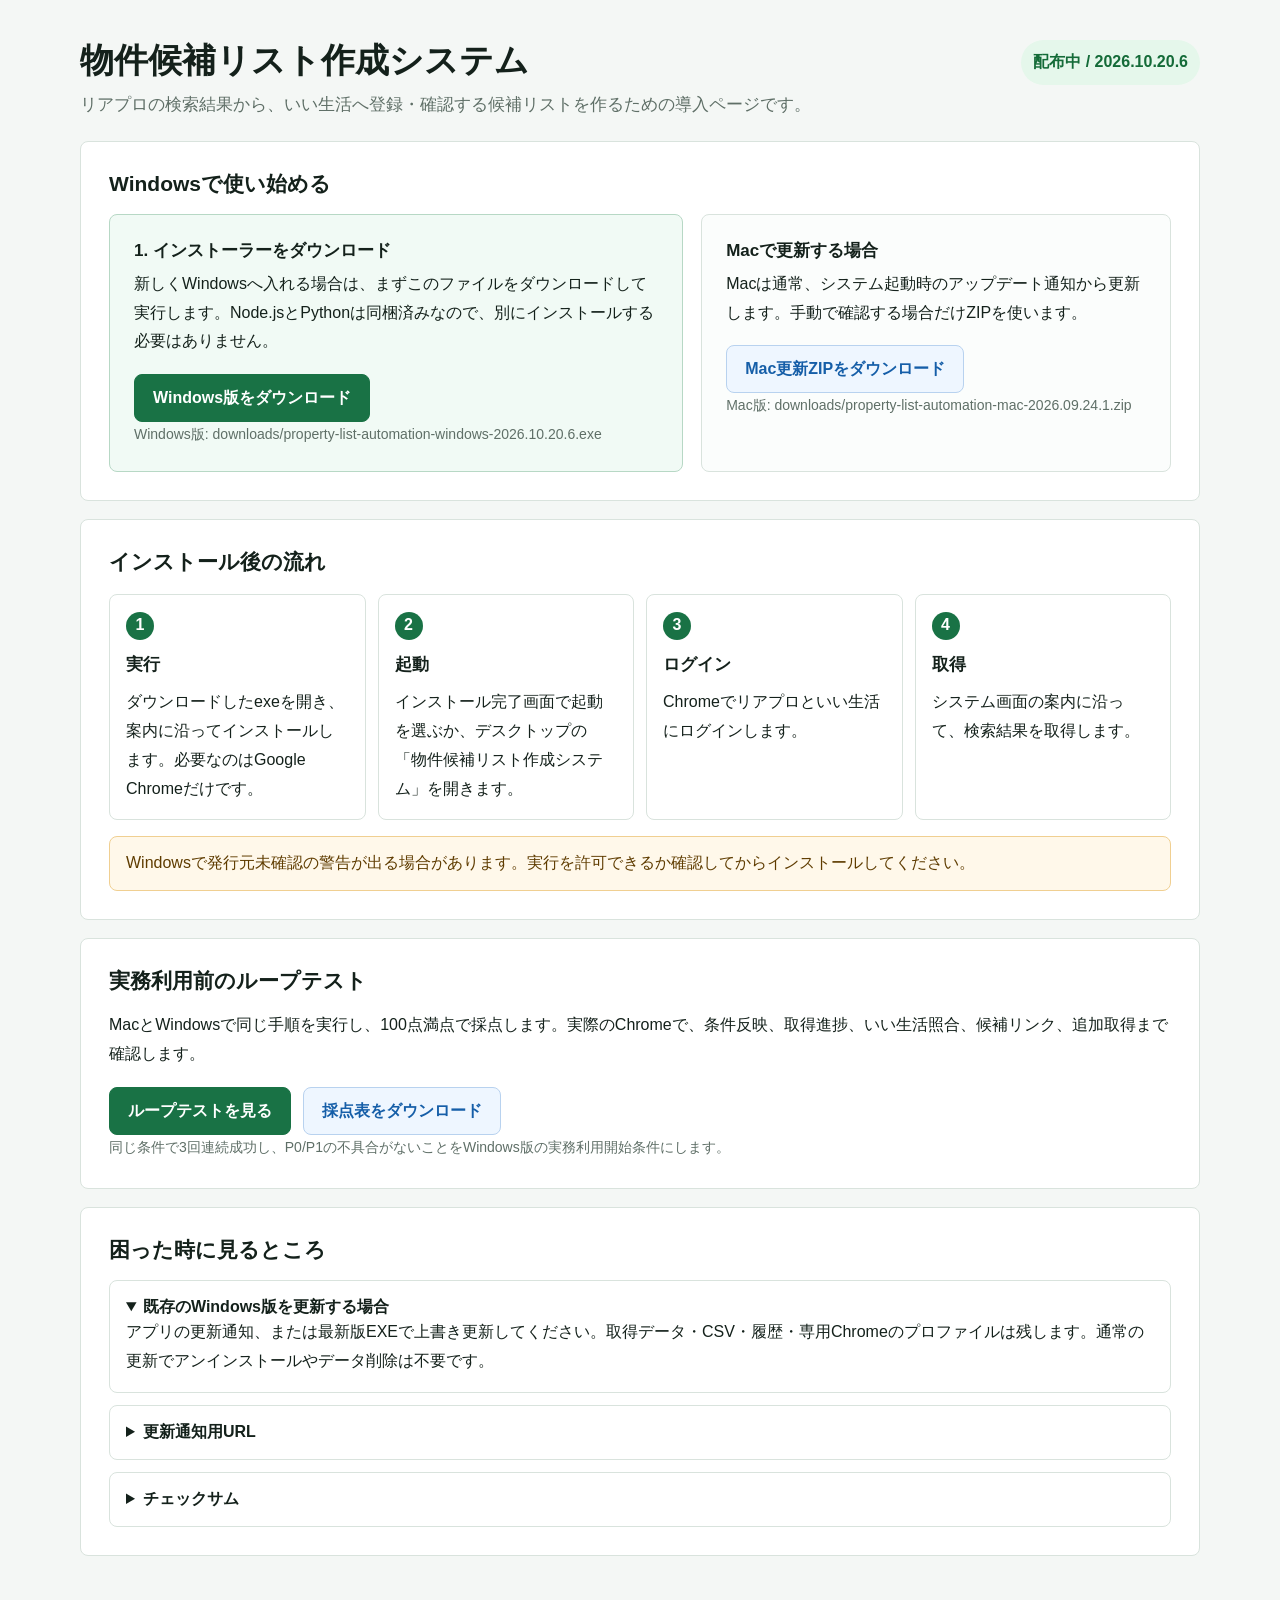
==== commit eab42414: "Publish Windows property list automation 2026.10.20.6" ====
--- a/index.html
+++ b/index.html
@@ -1,198 +1,119 @@
 <!doctype html>
 <html lang="ja">
-  <head>
-    <meta charset="utf-8" />
-    <meta name="viewport" content="width=device-width, initial-scale=1" />
-    <title>賃貸初期費用見積</title>
-    <meta name="theme-color" content="#0b6b6f" />
-    <link rel="manifest" href="manifest.json" />
-    <link rel="icon" href="icon.svg" type="image/svg+xml" />
-    <link rel="stylesheet" href="styles.css?v=20260919-1" />
-  </head>
-  <body>
-    <main class="app">
-      <section class="workspace">
-        <header class="topbar">
-          <div>
-            <p class="eyebrow">Rental Estimate</p>
-            <h1>賃貸初期費用見積</h1>
+<head>
+  <meta charset="utf-8">
+  <meta name="viewport" content="width=device-width, initial-scale=1">
+  <title>物件候補リスト作成システム 配布ページ</title>
+  <style>
+    :root { color-scheme: light; --ink: #14211b; --muted: #5f6f67; --line: #d9e3dd; --green: #197245; --blue: #155ea8; --amber: #9b6200; --panel: #ffffff; --wash: #f4f7f5; }
+    * { box-sizing: border-box; }
+    body { margin: 0; font-family: -apple-system, BlinkMacSystemFont, "Segoe UI", sans-serif; color: var(--ink); background: var(--wash); }
+    main { width: min(1120px, calc(100% - 48px)); margin: 0 auto; padding: 40px 0 56px; }
+    header { display: grid; grid-template-columns: 1fr auto; gap: 24px; align-items: start; margin-bottom: 20px; }
+    section { background: var(--panel); border: 1px solid var(--line); border-radius: 8px; padding: 28px; margin-top: 18px; }
+    h1 { font-size: 34px; line-height: 1.18; margin: 0 0 10px; letter-spacing: 0; }
+    h2 { font-size: 21px; margin: 0 0 16px; letter-spacing: 0; }
+    h3 { font-size: 17px; margin: 0 0 8px; letter-spacing: 0; }
+    p, li { line-height: 1.8; }
+    p { margin: 0; }
+    .lead { color: var(--muted); font-size: 17px; }
+    .status { display: inline-flex; align-items: center; gap: 8px; padding: 8px 12px; border-radius: 999px; font-weight: 700; background: #e5f7eb; color: #146b38; white-space: nowrap; }
+    .download-grid { display: grid; grid-template-columns: minmax(0, 1.1fr) minmax(320px, .9fr); gap: 18px; align-items: stretch; }
+    .download-panel { border: 1px solid var(--line); border-radius: 8px; padding: 24px; background: #fbfdfc; }
+    .primary-panel { border-color: #b7d8c5; background: #f1faf5; }
+    .button-row { display: flex; gap: 12px; flex-wrap: wrap; margin-top: 18px; }
+    .button { display: inline-flex; align-items: center; justify-content: center; min-height: 48px; padding: 12px 18px; border-radius: 8px; border: 1px solid currentColor; text-decoration: none; font-weight: 800; line-height: 1.3; }
+    .button.primary { background: var(--green); border-color: var(--green); color: #fff; }
+    .button.secondary { color: var(--blue); background: #eef6ff; border-color: #b8d2ef; }
+    .steps { display: grid; grid-template-columns: repeat(4, minmax(0, 1fr)); gap: 12px; margin: 18px 0 0; padding: 0; list-style: none; }
+    .steps li { border: 1px solid var(--line); border-radius: 8px; padding: 16px; background: #fff; min-height: 128px; }
+    .step-no { display: inline-flex; width: 28px; height: 28px; align-items: center; justify-content: center; border-radius: 50%; background: var(--green); color: #fff; font-weight: 800; margin-bottom: 10px; }
+    .note-box { border: 1px solid #f0cf91; background: #fff8ea; color: #5f3c00; border-radius: 8px; padding: 16px; margin-top: 16px; }
+    .small { color: var(--muted); font-size: 14px; }
+    details { border: 1px solid var(--line); border-radius: 8px; padding: 16px; background: #fff; }
+    details + details { margin-top: 12px; }
+    summary { cursor: pointer; font-weight: 800; }
+    code { font-family: ui-monospace, SFMono-Regular, Menlo, Consolas, monospace; word-break: break-all; }
+    table { width: 100%; border-collapse: collapse; }
+    td { border-top: 1px solid #e3ebe6; padding: 10px 8px; vertical-align: top; }
+    a { color: var(--blue); font-weight: 700; }
+    @media (max-width: 860px) {
+      main { width: min(100% - 28px, 1120px); padding-top: 24px; }
+      header, .download-grid, .steps { grid-template-columns: 1fr; }
+      h1 { font-size: 28px; }
+    }
+  </style>
+</head>
+<body>
+  <main>
+    <header>
+      <div>
+        <h1>物件候補リスト作成システム</h1>
+        <p class="lead">リアプロの検索結果から、いい生活へ登録・確認する候補リストを作るための導入ページです。</p>
+      </div>
+      <p class="status">配布中 / 2026.10.20.6</p>
+    </header>
+
+    <section>
+      <h2>Windowsで使い始める</h2>
+      <div class="download-grid">
+        <div class="download-panel primary-panel">
+          <h3>1. インストーラーをダウンロード</h3>
+          <p>新しくWindowsへ入れる場合は、まずこのファイルをダウンロードして実行します。Node.jsとPythonは同梱済みなので、別にインストールする必要はありません。</p>
+          <div class="button-row">
+            <a class="button primary" href="https://raw.githubusercontent.com/gaku0071-bit/rent-estimate-app/property-list-updates/downloads/property-list-automation-windows-2026.10.20.6.exe">Windows版をダウンロード</a>
           </div>
-          <div class="actions">
-            <label class="upload" hidden>
-              <input id="pdfInput" type="file" accept="application/pdf" />
-              PDF読込
-            </label>
-            <label class="upload">
-              <input id="csvInput" type="file" accept=".csv,text/csv" />
-              CSV読込
-            </label>
-            <button id="sampleButton" type="button" hidden>添付PDFの内容</button>
-            <button id="resetButton" type="button">リセット</button>
-            <button id="printButton" type="button">PDF・A4印刷</button>
+          <p class="small">Windows版: downloads/property-list-automation-windows-2026.10.20.6.exe</p>
+        </div>
+        <div class="download-panel">
+          <h3>Macで更新する場合</h3>
+          <p>Macは通常、システム起動時のアップデート通知から更新します。手動で確認する場合だけZIPを使います。</p>
+          <div class="button-row">
+            <a class="button secondary" href="https://raw.githubusercontent.com/gaku0071-bit/rent-estimate-app/property-list-updates/downloads/property-list-automation-mac-2026.09.24.1.zip">Mac更新ZIPをダウンロード</a>
           </div>
-        </header>
+          <p class="small">Mac版: downloads/property-list-automation-mac-2026.09.24.1.zip</p>
+        </div>
+      </div>
+    </section>
 
-        <section id="extensionUpdatePanel" class="extension-update-panel" hidden aria-live="polite">
-          <div class="extension-update-copy">
-            <strong>拡張機能の更新があります</strong>
-            <p id="extensionUpdateMessage">最新版の拡張機能をダウンロードしてください。</p>
-            <small id="extensionUpdateVersions"></small>
-          </div>
-          <div class="extension-update-actions">
-            <a id="windowsUpdateDownload" class="download-button primary" href="リアプロ拡張機能_Windows更新セット.zip" download="リアプロ拡張機能_Windows更新セット.zip">Windows版をダウンロード</a>
-            <a id="macUpdateDownload" class="download-button" href="リアプロ拡張機能_Mac更新セット.zip" download="リアプロ拡張機能_Mac更新セット.zip">Mac版をダウンロード</a>
-            <button id="dismissExtensionUpdate" class="plain" type="button" aria-label="更新通知を閉じる">あとで</button>
-          </div>
-          <p class="extension-update-help">Windowsではダウンロードフォルダに保存されます。ZIPを展開して更新ファイルを実行し、Chromeの拡張機能画面で「再読み込み」を押してください。</p>
-        </section>
+    <section>
+      <h2>インストール後の流れ</h2>
+      <ol class="steps">
+        <li><span class="step-no">1</span><h3>実行</h3><p>ダウンロードしたexeを開き、案内に沿ってインストールします。必要なのはGoogle Chromeだけです。</p></li>
+        <li><span class="step-no">2</span><h3>起動</h3><p>インストール完了画面で起動を選ぶか、デスクトップの「物件候補リスト作成システム」を開きます。</p></li>
+        <li><span class="step-no">3</span><h3>ログイン</h3><p>Chromeでリアプロといい生活にログインします。</p></li>
+        <li><span class="step-no">4</span><h3>取得</h3><p>システム画面の案内に沿って、検索結果を取得します。</p></li>
+      </ol>
+      <div class="note-box">Windowsで発行元未確認の警告が出る場合があります。実行を許可できるか確認してからインストールしてください。</div>
+    </section>
 
-        <div id="status" class="status">リアプロの物件詳細から見積を作成できます。</div>
+    <section>
+      <h2>実務利用前のループテスト</h2>
+      <p>MacとWindowsで同じ手順を実行し、100点満点で採点します。実際のChromeで、条件反映、取得進捗、いい生活照合、候補リンク、追加取得まで確認します。</p>
+      <div class="button-row">
+        <a class="button primary" href="qa-loop.html">ループテストを見る</a>
+        <a class="button secondary" href="qa-loop.md">採点表をダウンロード</a>
+      </div>
+      <p class="small">同じ条件で3回連続成功し、P0/P1の不具合がないことをWindows版の実務利用開始条件にします。</p>
+    </section>
 
-        <section id="csvPanel" class="panel csv-panel" hidden>
-          <div class="section-title">
-            <h2>CSV補強データ</h2>
-            <button id="applyCsvButton" type="button">選択したCSV備考で補強</button>
-          </div>
-          <div class="csv-controls">
-            <label>物件検索<input id="csvSearch" placeholder="PDFと照合する物件名・号室で検索" /></label>
-            <label>CSV内の物件<select id="csvSelect"></select></label>
-          </div>
-          <div id="csvPreview" class="csv-preview"></div>
-        </section>
-
-        <section class="panel review-panel">
-          <div class="section-title">
-            <h2>見積設定</h2>
-            <div class="segment" role="tablist" aria-label="宛先区分">
-              <button class="active" data-estimate-type="personal" type="button">個人宛</button>
-              <button data-estimate-type="corporate" type="button">法人宛</button>
-            </div>
-          </div>
-
-          <div class="form-grid">
-            <label>宛名<input id="recipientName" value="お客様" /></label>
-            <label>発行日<input id="issueDate" type="date" /></label>
-            <label>入居開始日<input id="moveInDate" type="date" /></label>
-            <label>火災保険の支払い方法
-              <select id="insurancePaymentMode">
-                <option value="annual">年払い・契約時</option>
-                <option value="monthly">月払い</option>
-              </select>
-            </label>
-            <label>フリーレント開始<input id="freeRentStart" type="date" /></label>
-            <label>フリーレント終了<input id="freeRentEnd" type="date" /></label>
-            <label>日割日数<input id="prorateDays" type="number" min="0" max="31" value="0" /></label>
-            <label>日割対象月日数<input id="monthDays" type="number" min="28" max="31" value="30" /></label>
-          </div>
-
-          <div class="checks">
-            <label><input id="includeNextMonth" type="checkbox" /> 翌月分を初期費用に含める</label>
-            <label><input id="includeCorporateGuarantee" type="checkbox" /> 法人宛に初回保証料を含める</label>
-            <label><input id="includeFreeRentNote" type="checkbox" checked /> フリーレント注記を表示</label>
-            <p class="section-help">任意項目は費用項目欄で「任意」を選び、「見積に反映」をチェックしてください。支払時期は契約時・月額・退去時から選択します。</p>
-          </div>
-        </section>
-
-        <section class="panel phase2-panel">
-          <div class="section-title">
-            <div>
-              <h2>保証会社費用の確認</h2>
-              <p class="section-help">読み取り内容を確認・修正できます。月額保証料は初期費用に含まれません。</p>
-            </div>
-          </div>
-          <div id="guaranteePlanChooser" class="guarantee-plan-chooser" hidden>
-            <label>利用する保証会社・プラン
-              <select id="guaranteePlanSelect">
-                <option value="">選択してください</option>
-              </select>
-            </label>
-            <p>複数候補がある場合、選択するまで保証料は見積へ反映しません。</p>
-          </div>
-          <div class="guarantee-settings-grid">
-            <label>初回保証料の方式
-              <select id="guaranteeMode">
-                <option value="percent">料率</option>
-                <option value="fixed">定額</option>
-                <option value="none">なし</option>
-              </select>
-            </label>
-            <label>初回保証料（定額）<input id="guaranteeFixedAmount" type="number" min="0" step="1" value="0" /></label>
-            <label>初回保証料（料率）<input id="guaranteeRate" type="number" min="0" step="0.1" value="50" /></label>
-            <label>最低保証料<input id="guaranteeMinimum" type="number" min="0" step="1" value="0" /></label>
-            <label>月額保証料の方式
-              <select id="monthlyGuaranteeMode">
-                <option value="percent">料率</option>
-                <option value="fixed">定額</option>
-                <option value="none">なし</option>
-              </select>
-            </label>
-            <label>月額保証料（定額）<input id="monthlyGuaranteeFixed" type="number" min="0" step="1" value="0" /></label>
-            <label>月額保証料（料率）<input id="monthlyGuaranteeRate" type="number" min="0" step="0.1" value="0" /></label>
-            <label>月額保証料の最低額<input id="monthlyGuaranteeMinimum" type="number" min="0" step="1" value="0" /></label>
-          </div>
-          <div class="guarantee-note">月額保証料は初期費用に含めず、月額費用欄だけに表示します。</div>
-          <div id="guaranteeTargets" class="target-list"></div>
-        </section>
-
-        <section class="two-col">
-          <div class="panel">
-            <div class="section-title"><h2>物件概要</h2></div>
-            <div class="form-grid">
-              <label>物件名<input id="propertyTitle" /></label>
-              <label>号室<input id="room" /></label>
-              <label>所在地<input id="address" /></label>
-              <label>交通<input id="access" /></label>
-              <label>間取り<input id="layout" /></label>
-              <label>専有面積<input id="area" /></label>
-              <label>築年<input id="built" /></label>
-              <label>お問い合わせ番号<input id="inquiry" /></label>
-            </div>
-          </div>
-
-          <div class="panel">
-            <div class="section-title"><h2>費用項目</h2></div>
-            <div id="timingNotice" class="timing-notice" hidden></div>
-            <div id="feeEditor" class="fee-editor"></div>
-            <button id="addFeeButton" class="plain" type="button">項目を追加</button>
-            <button id="addOptionalFeeButton" class="plain" type="button">任意項目を追加</button>
-          </div>
-        </section>
-
-        <section id="unknownRulesPanel" class="panel rules-panel phase2-panel" hidden>
-          <div class="section-title">
-            <div>
-              <h2>未登録項目の確認</h2>
-              <p class="section-help">リアプロから拾った未登録の費用項目です。分類を保存すると、このブラウザでは次回から同じ扱いになります。</p>
-            </div>
-            <div class="rule-actions">
-              <button id="exportRulesButton" type="button">追加ルールを書き出し</button>
-              <label class="upload small-upload">
-                <input id="importRulesInput" type="file" accept="application/json,.json" />
-                追加ルールを読み込み
-              </label>
-            </div>
-          </div>
-          <div id="unknownRulesList" class="unknown-rules-list"></div>
-          <div id="savedRulesSummary" class="saved-rules-summary"></div>
-        </section>
-      </section>
-
-      <aside class="preview-wrap">
-        <div id="estimate" class="a4"></div>
-        <section class="share-panel">
-          <div class="section-title">
-            <div>
-              <h2>メール・LINE貼付用</h2>
-              <p class="section-help">この内容をそのままコピーして貼り付けできます。</p>
-            </div>
-            <button id="copyTextButton" type="button">本文をコピー</button>
-          </div>
-          <textarea id="shareText" readonly aria-label="メール・LINE貼付用テキスト"></textarea>
-        </section>
-      </aside>
-    </main>
-
-    <script src="app.js?v=20261016-1"></script>
-    <script src="app-patch.js?v=20260726-2"></script>
-  </body>
+    <section>
+      <h2>困った時に見るところ</h2>
+      <details open>
+        <summary>既存のWindows版を更新する場合</summary>
+        <p>アプリの更新通知、または最新版EXEで上書き更新してください。取得データ・CSV・履歴・専用Chromeのプロファイルは残します。通常の更新でアンインストールやデータ削除は不要です。</p>
+      </details>
+      <details>
+        <summary>更新通知用URL</summary>
+        <p><code>https://raw.githubusercontent.com/gaku0071-bit/rent-estimate-app/property-list-updates/update-manifest.json</code></p>
+      </details>
+      <details>
+        <summary>チェックサム</summary>
+        <table><tr><td>downloads/property-list-automation-mac-2026.09.24.1.zip</td><td><code>c8511b646c8a365de0aa8eb8b02ee7bfa8f2b747cd2d00a5a79b7e51ac34edf7</code></td></tr>
+<tr><td>downloads/property-list-automation-windows-2026.10.20.6.exe</td><td><code>58d853ac9c3d5316ab2caddbdd6c3ab4da7d16d72fdb93b6d6d802797a70f840</code></td></tr>
+<tr><td>update-manifest.json</td><td><code>fa6f592703fb36f82333a0dd3c7b9e9154f326bb171ea71d8be174c6e3574f99</code></td></tr></table>
+      </details>
+    </section>
+  </main>
+</body>
 </html>
